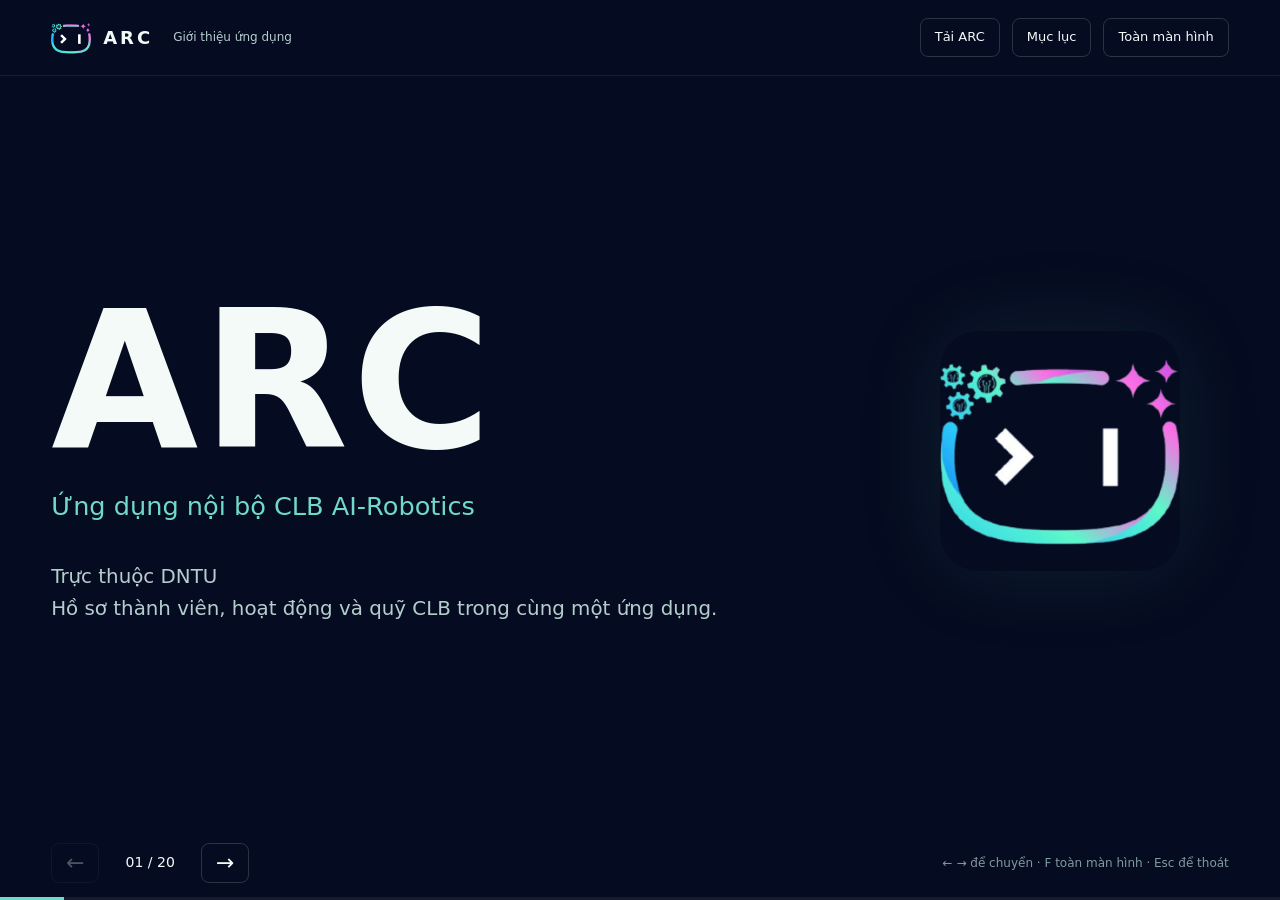
==== presentation/index.html @ 900b7e69 "Publish ARC 1.0.3 showcase and interactive product deck" ====
<!doctype html>
<html lang="vi"><head><meta charset="utf-8"><meta name="viewport" content="width=device-width,initial-scale=1"><title>ARC · Giới thiệu ứng dụng</title><meta name="description" content="Bộ trình chiếu tương tác giới thiệu ARC: hồ sơ, lịch, điểm danh GPS, quỹ CLB, báo cáo và kiến trúc vận hành."><meta name="robots" content="index,follow"><link rel="canonical" href="https://hyowshi.github.io/ARC-Downloads/presentation/"><meta name="theme-color" content="#050b20"><link rel="icon" href="../assets/arc.png"><link rel="stylesheet" href="slides.css"></head><body>
<header><a class="brand" href="../"><img src="../assets/arc.png" alt="Logo ARC">ARC <span>Giới thiệu ứng dụng</span></a><nav><a href="../#downloads">Tải ARC</a><button id="overview" aria-label="Mở mục lục">Mục lục</button><button id="fullscreen" aria-label="Bật toàn màn hình">Toàn màn hình</button></nav></header>
<main id="deck" aria-label="Bộ trình chiếu ARC"></main>
<footer><div class="controls"><button id="prev" aria-label="Slide trước">←</button><output id="counter" aria-live="polite"></output><button id="next" aria-label="Slide tiếp">→</button></div><span class="hint">← → để chuyển · F toàn màn hình · Esc để thoát</span><div class="progress" aria-hidden="true"><span id="progress"></span></div></footer>
<dialog id="toc"><div class="toc-head"><h2>Nội dung</h2><button id="close-toc" aria-label="Đóng mục lục">×</button></div><div id="toc-list"></div></dialog>
<script src="slides.js" defer></script></body></html>
---- presentation/slides.css ----
:root{color-scheme:dark;--bg:#050b20;--ink:#f4faf8;--muted:#b6cdce;--accent:#71d9c8;--pink:#e5a3dc}*{box-sizing:border-box}body{margin:0;background:var(--bg);color:var(--ink);font:18px/1.55 system-ui,-apple-system,"Segoe UI",sans-serif}header{height:76px;display:flex;align-items:center;justify-content:space-between;padding:14px 4vw;border-bottom:1px solid #ffffff14}.brand{display:flex;align-items:center;gap:12px;color:var(--ink);font-weight:700;text-decoration:none;letter-spacing:3px}.brand img{width:40px;height:40px;border-radius:12px}.brand span{font-size:12px;font-weight:400;letter-spacing:0;color:var(--muted);margin-left:8px}nav{display:flex;gap:12px;align-items:center}button,nav a{font:inherit;font-size:13px;color:var(--ink);background:transparent;border:1px solid #ffffff29;border-radius:8px;padding:8px 14px;cursor:pointer;text-decoration:none}button:hover,nav a:hover{background:#71d9c815;border-color:var(--accent)}button:focus-visible,a:focus-visible{outline:3px solid var(--pink);outline-offset:3px}button:disabled{opacity:.3;cursor:default}#deck{height:calc(100svh - 150px);min-height:500px;position:relative;overflow:hidden}.slide{position:absolute;inset:0;padding:clamp(24px,4vw,72px);display:grid;grid-template-columns:1fr;align-content:center;gap:20px;overflow:auto;opacity:0;visibility:hidden;transform:translateY(12px);transition:opacity .32s ease,transform .32s ease,visibility .32s}.slide.active{opacity:1;visibility:visible;transform:none}.slide h1,.slide h2{font-weight:650;letter-spacing:-.045em;line-height:1.12;font-size:clamp(32px,4vw,60px);margin:0;max-width:1100px}.slide h1{font-size:clamp(90px,15vw,190px);letter-spacing:.02em}.subtitle{font-size:clamp(19px,2vw,29px);color:var(--accent);margin:0;line-height:1.4;max-width:1050px}.copy{font-size:clamp(17px,1.55vw,24px);color:var(--muted);max-width:1020px;white-space:pre-line;margin:16px 0 0;line-height:1.65}.slide.has-image{grid-template-columns:minmax(300px,.8fr) minmax(0,1.4fr);column-gap:4vw}.slide.has-image .heading{grid-column:1/-1}.slide.has-image .copy{grid-column:1;align-self:center}.slide.has-image figure{grid-column:2;grid-row:2;margin:0;align-self:center;display:flex;justify-content:center;min-width:0}.slide img{display:block;max-width:100%;max-height:calc(100svh - 360px);object-fit:contain;border-radius:10px;box-shadow:0 24px 60px #0005}.slide.phone{grid-template-columns:1.3fr .7fr}.slide.phone .heading{grid-column:1;grid-row:1;align-self:end}.slide.phone figure{grid-row:1/3}.slide.phone img{max-height:calc(100svh - 230px);width:auto}.slide.cover{grid-template-columns:1.4fr .6fr}.slide.cover .heading{grid-column:1}.slide.cover .copy{grid-column:1}.slide.cover figure{grid-column:2;grid-row:1/3;margin:0}.slide.cover img{width:240px;border-radius:38px;box-shadow:0 0 90px #71d9c81a}.slide.statement .copy{font-size:clamp(22px,2.2vw,32px)}.caption{font-size:11px;color:#8ca7aa;position:absolute;bottom:12px;right:4vw}footer{height:74px;position:relative;display:flex;align-items:center;justify-content:space-between;padding:12px 4vw}.controls{display:flex;align-items:center;gap:20px}.controls button{font-size:22px;width:48px;padding:2px}.controls output{font-size:14px;min-width:62px;text-align:center}.hint{font-size:12px;color:#809b9f}.progress{position:absolute;bottom:0;left:0;right:0;height:3px;background:#ffffff12}.progress span{height:100%;display:block;background:var(--accent);transition:width .3s}dialog{background:#101b2e;color:var(--ink);width:min(920px,92vw);max-height:85vh;border:1px solid #ffffff20;border-radius:20px;padding:28px}dialog::backdrop{background:#000b;backdrop-filter:blur(8px)}.toc-head{display:flex;justify-content:space-between;align-items:center}.toc-head h2{margin:0 0 14px}#toc-list{display:grid;grid-template-columns:1fr 1fr;gap:8px}#toc-list button{text-align:left;padding:12px}a{color:var(--accent)}@media(max-width:760px){header{height:68px;padding:12px 20px}.brand span,.hint,#fullscreen{display:none}nav{gap:6px}nav a,nav button{padding:7px;font-size:11px}#deck{height:calc(100svh - 136px);min-height:0}.slide,.slide.has-image,.slide.phone,.slide.cover{padding:24px;grid-template-columns:1fr;align-content:start;gap:18px}.slide.has-image .heading,.slide.phone .heading,.slide.cover .heading{grid-column:1;grid-row:auto}.slide.has-image .copy,.slide.phone .copy,.slide.cover .copy{grid-column:1;grid-row:auto;margin:0}.slide.has-image figure,.slide.phone figure,.slide.cover figure{grid-column:1;grid-row:auto;margin:0}.slide img,.slide.phone img{max-height:420px;max-width:100%}.slide.phone img{max-height:460px}.slide.cover img{width:140px;margin:24px auto}.slide h1{font-size:100px}.slide h2{font-size:32px}.copy{font-size:17px}.subtitle{font-size:19px}.caption{position:static;font-size:10px;margin-top:12px}footer{height:68px;padding:10px 24px;justify-content:center}#toc-list{grid-template-columns:1fr}}@media(prefers-reduced-motion:reduce){*,*::before,*::after{transition:none!important;animation:none!important;scroll-behavior:auto!important}}@media print{header,footer,dialog{display:none!important}#deck{height:auto;overflow:visible}.slide,.slide.has-image,.slide.phone,.slide.cover{position:relative;opacity:1;visibility:visible;transform:none;break-after:page;height:180mm;overflow:hidden;background:#fff!important;color:#102b39!important;display:grid;padding:16mm;grid-template-columns:1fr 1fr}.slide h1,.slide h2{font-size:34pt}.subtitle{font-size:18pt;color:#006960}.copy{font-size:14pt;color:#314e50}.slide img,.slide.phone img{max-height:120mm}.caption{color:#49605f}body{background:#fff} @page{size:A4 landscape;margin:0}}
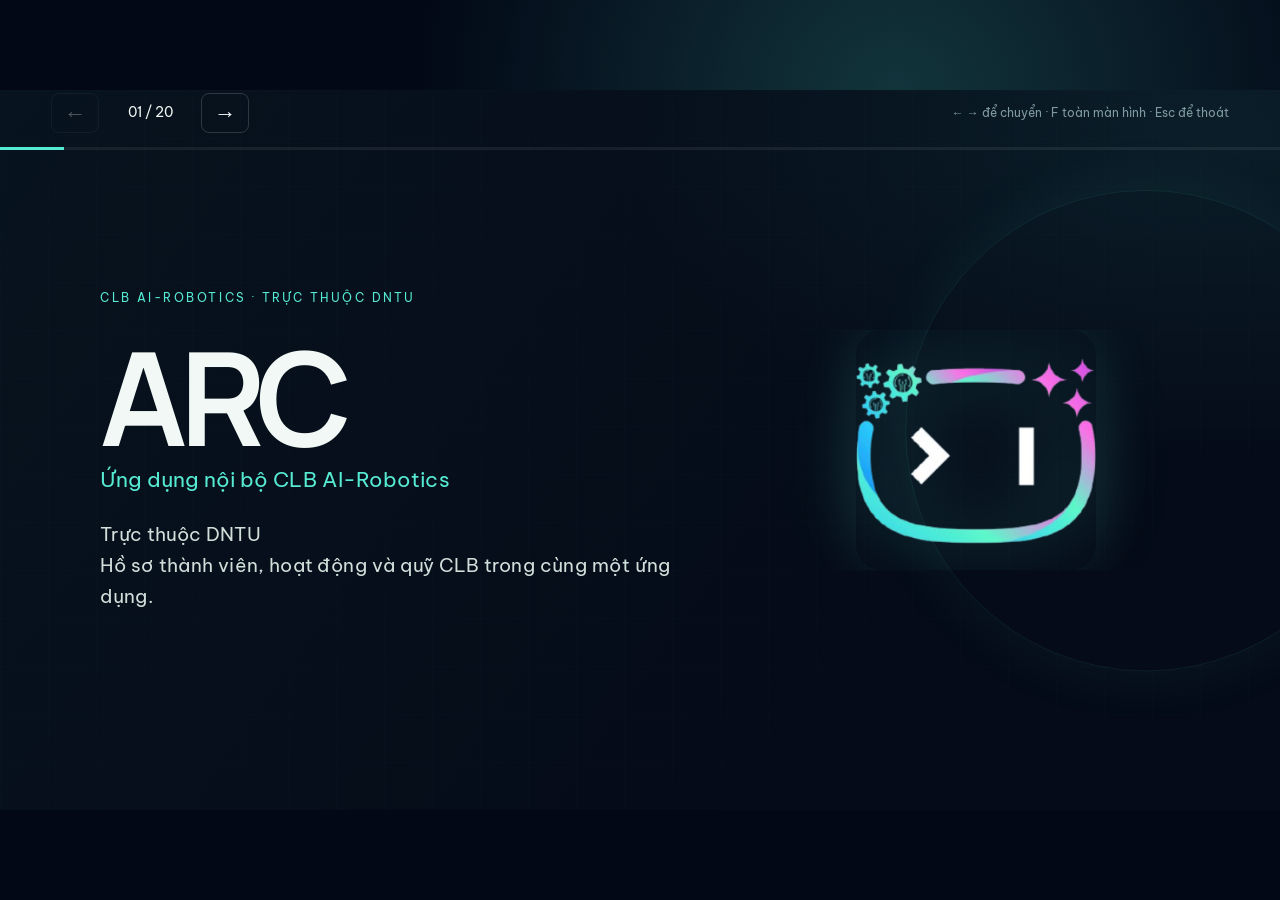
==== commit 54b9d59f: "Redesign ARC presentation as cinematic product launch" ====
--- a/presentation/index.html
+++ b/presentation/index.html
@@ -1,7 +1,185 @@
 <!doctype html>
-<html lang="vi"><head><meta charset="utf-8"><meta name="viewport" content="width=device-width,initial-scale=1"><title>ARC · Giới thiệu ứng dụng</title><meta name="description" content="Bộ trình chiếu tương tác giới thiệu ARC: hồ sơ, lịch, điểm danh GPS, quỹ CLB, báo cáo và kiến trúc vận hành."><meta name="robots" content="index,follow"><link rel="canonical" href="https://hyowshi.github.io/ARC-Downloads/presentation/"><meta name="theme-color" content="#050b20"><link rel="icon" href="../assets/arc.png"><link rel="stylesheet" href="slides.css"></head><body>
+<html lang="vi"><head><meta charset="utf-8"><meta name="viewport" content="width=device-width,initial-scale=1"><title>ARC · Giới thiệu ứng dụng</title><meta name="description" content="Bộ trình chiếu tương tác giới thiệu ARC: hồ sơ, lịch, điểm danh GPS, quỹ CLB, báo cáo và kiến trúc vận hành."><meta name="robots" content="index,follow"><link rel="canonical" href="https://hyowshi.github.io/ARC-Downloads/presentation/"><meta name="theme-color" content="#050b20"><link rel="icon" href="../assets/arc.png"><link rel="preconnect" href="https://fonts.googleapis.com"><link rel="preconnect" href="https://fonts.gstatic.com" crossorigin><link href="https://fonts.googleapis.com/css2?family=Be+Vietnam+Pro:wght@400;500;600;700;800&family=Manrope:wght@400;500;600;700;800&display=swap" rel="stylesheet"><style>/* ===========================================
+   FIXED 16:9 STAGE: MANDATORY BASE STYLES
+   Include this ENTIRE file in every presentation.
+   Slides are authored at 1920×1080 and scaled as a whole.
+   =========================================== */
+
+/* 1. Lock the browser viewport */
+html,
+body {
+    width: 100%;
+    height: 100%;
+    margin: 0;
+    overflow: hidden;
+    background: var(--stage-bg, #000);
+}
+
+/* 2. Full-window deck viewport */
+.deck-viewport {
+    position: fixed;
+    inset: 0;
+    overflow: hidden;
+    background: var(--stage-bg, #000);
+}
+
+/* 3. Fixed 16:9 design canvas.
+   JavaScript sets transform: translate(...) scale(...). */
+.deck-stage {
+    position: absolute;
+    left: 0;
+    top: 0;
+    width: 1920px;
+    height: 1080px;
+    overflow: hidden;
+    transform-origin: 0 0;
+    background: var(--slide-bg, #fff);
+}
+
+/* 4. Slides stack inside the fixed stage.
+   Content must be laid out at 1920×1080, not reflowed per device. */
+.slide {
+    position: absolute;
+    inset: 0;
+    width: 1920px;
+    height: 1080px;
+    overflow: hidden;
+    display: block;
+    visibility: hidden;
+    opacity: 0;
+    pointer-events: none;
+    background: var(--slide-bg, #fff);
+}
+
+.slide.active,
+.slide.visible {
+    visibility: visible;
+    opacity: 1;
+    pointer-events: auto;
+    z-index: 1;
+}
+
+/* 5. Keep media inside authored slide bounds */
+img,
+video,
+canvas,
+svg {
+    max-width: 100%;
+    max-height: 100%;
+}
+
+/* 6. Presentation chrome stays outside the slide design system */
+.deck-controls {
+    position: fixed;
+    left: 50%;
+    bottom: 22px;
+    transform: translateX(-50%);
+    z-index: 1000;
+}
+
+/* 7. Print one fixed-size slide per page */
+@media print {
+    html,
+    body {
+        width: 1920px;
+        height: auto;
+        overflow: visible;
+        background: #fff;
+    }
+
+    .deck-viewport {
+        position: static;
+        overflow: visible;
+        background: #fff;
+    }
+
+    .deck-stage {
+        position: static;
+        width: auto;
+        height: auto;
+        transform: none !important;
+        background: none;
+    }
+
+    .slide {
+        position: relative;
+        display: block !important;
+        visibility: visible !important;
+        opacity: 1 !important;
+        pointer-events: auto !important;
+        width: 1920px;
+        height: 1080px;
+        break-after: page;
+        page-break-after: always;
+    }
+
+    .slide:last-child {
+        break-after: auto;
+        page-break-after: auto;
+    }
+
+    .deck-controls {
+        display: none !important;
+    }
+}
+
+/* 8. Reduced motion */
+@media (prefers-reduced-motion: reduce) {
+    *,
+    *::before,
+    *::after {
+        animation-duration: 0.01ms !important;
+        transition-duration: 0.2s !important;
+    }
+}
+
+:root{color-scheme:dark;--bg:#050b20;--ink:#f4faf8;--muted:#b6cdce;--accent:#71d9c8;--pink:#e5a3dc}*{box-sizing:border-box}body{margin:0;background:var(--bg);color:var(--ink);font:18px/1.55 system-ui,-apple-system,"Segoe UI",sans-serif}header{height:76px;display:flex;align-items:center;justify-content:space-between;padding:14px 4vw;border-bottom:1px solid #ffffff14}.brand{display:flex;align-items:center;gap:12px;color:var(--ink);font-weight:700;text-decoration:none;letter-spacing:3px}.brand img{width:40px;height:40px;border-radius:12px}.brand span{font-size:12px;font-weight:400;letter-spacing:0;color:var(--muted);margin-left:8px}nav{display:flex;gap:12px;align-items:center}button,nav a{font:inherit;font-size:13px;color:var(--ink);background:transparent;border:1px solid #ffffff29;border-radius:8px;padding:8px 14px;cursor:pointer;text-decoration:none}button:hover,nav a:hover{background:#71d9c815;border-color:var(--accent)}button:focus-visible,a:focus-visible{outline:3px solid var(--pink);outline-offset:3px}button:disabled{opacity:.3;cursor:default}#deck{height:calc(100svh - 150px);min-height:500px;position:relative;overflow:hidden}.slide{position:absolute;inset:0;padding:clamp(24px,4vw,72px);display:grid;grid-template-columns:1fr;align-content:center;gap:20px;overflow:auto;opacity:0;visibility:hidden;transform:translateY(12px);transition:opacity .32s ease,transform .32s ease,visibility .32s}.slide.active{opacity:1;visibility:visible;transform:none}.slide h1,.slide h2{font-weight:650;letter-spacing:-.045em;line-height:1.12;font-size:clamp(32px,4vw,60px);margin:0;max-width:1100px}.slide h1{font-size:clamp(90px,15vw,190px);letter-spacing:.02em}.subtitle{font-size:clamp(19px,2vw,29px);color:var(--accent);margin:0;line-height:1.4;max-width:1050px}.copy{font-size:clamp(17px,1.55vw,24px);color:var(--muted);max-width:1020px;white-space:pre-line;margin:16px 0 0;line-height:1.65}.slide.has-image{grid-template-columns:minmax(300px,.8fr) minmax(0,1.4fr);column-gap:4vw}.slide.has-image .heading{grid-column:1/-1}.slide.has-image .copy{grid-column:1;align-self:center}.slide.has-image figure{grid-column:2;grid-row:2;margin:0;align-self:center;display:flex;justify-content:center;min-width:0}.slide img{display:block;max-width:100%;max-height:calc(100svh - 360px);object-fit:contain;border-radius:10px;box-shadow:0 24px 60px #0005}.slide.phone{grid-template-columns:1.3fr .7fr}.slide.phone .heading{grid-column:1;grid-row:1;align-self:end}.slide.phone figure{grid-row:1/3}.slide.phone img{max-height:calc(100svh - 230px);width:auto}.slide.cover{grid-template-columns:1.4fr .6fr}.slide.cover .heading{grid-column:1}.slide.cover .copy{grid-column:1}.slide.cover figure{grid-column:2;grid-row:1/3;margin:0}.slide.cover img{width:240px;border-radius:38px;box-shadow:0 0 90px #71d9c81a}.slide.statement .copy{font-size:clamp(22px,2.2vw,32px)}.caption{font-size:11px;color:#8ca7aa;position:absolute;bottom:12px;right:4vw}footer{height:74px;position:relative;display:flex;align-items:center;justify-content:space-between;padding:12px 4vw}.controls{display:flex;align-items:center;gap:20px}.controls button{font-size:22px;width:48px;padding:2px}.controls output{font-size:14px;min-width:62px;text-align:center}.hint{font-size:12px;color:#809b9f}.progress{position:absolute;bottom:0;left:0;right:0;height:3px;background:#ffffff12}.progress span{height:100%;display:block;background:var(--accent);transition:width .3s}dialog{background:#101b2e;color:var(--ink);width:min(920px,92vw);max-height:85vh;border:1px solid #ffffff20;border-radius:20px;padding:28px}dialog::backdrop{background:#000b;backdrop-filter:blur(8px)}.toc-head{display:flex;justify-content:space-between;align-items:center}.toc-head h2{margin:0 0 14px}#toc-list{display:grid;grid-template-columns:1fr 1fr;gap:8px}#toc-list button{text-align:left;padding:12px}a{color:var(--accent)}@media(max-width:760px){header{height:68px;padding:12px 20px}.brand span,.hint,#fullscreen{display:none}nav{gap:6px}nav a,nav button{padding:7px;font-size:11px}#deck{height:calc(100svh - 136px);min-height:0}.slide,.slide.has-image,.slide.phone,.slide.cover{padding:24px;grid-template-columns:1fr;align-content:start;gap:18px}.slide.has-image .heading,.slide.phone .heading,.slide.cover .heading{grid-column:1;grid-row:auto}.slide.has-image .copy,.slide.phone .copy,.slide.cover .copy{grid-column:1;grid-row:auto;margin:0}.slide.has-image figure,.slide.phone figure,.slide.cover figure{grid-column:1;grid-row:auto;margin:0}.slide img,.slide.phone img{max-height:420px;max-width:100%}.slide.phone img{max-height:460px}.slide.cover img{width:140px;margin:24px auto}.slide h1{font-size:100px}.slide h2{font-size:32px}.copy{font-size:17px}.subtitle{font-size:19px}.caption{position:static;font-size:10px;margin-top:12px}footer{height:68px;padding:10px 24px;justify-content:center}#toc-list{grid-template-columns:1fr}}@media(prefers-reduced-motion:reduce){*,*::before,*::after{transition:none!important;animation:none!important;scroll-behavior:auto!important}}@media print{header,footer,dialog{display:none!important}#deck{height:auto;overflow:visible}.slide,.slide.has-image,.slide.phone,.slide.cover{position:relative;opacity:1;visibility:visible;transform:none;break-after:page;height:180mm;overflow:hidden;background:#fff!important;color:#102b39!important;display:grid;padding:16mm;grid-template-columns:1fr 1fr}.slide h1,.slide h2{font-size:34pt}.subtitle{font-size:18pt;color:#006960}.copy{font-size:14pt;color:#314e50}.slide img,.slide.phone img{max-height:120mm}.caption{color:#49605f}body{background:#fff} @page{size:A4 landscape;margin:0}}
+
+:root{--stage-bg:#020816;--slide-bg:#07131e;--ink:#f2f8f5;--muted:#b5c9c6;--accent:#56ead3;--pink:#ec83dc;--ease:cubic-bezier(.2,.75,.25,1)}body{font-family:"Be Vietnam Pro",sans-serif;background:#020816}.deck-viewport{position:fixed;inset:0;background:radial-gradient(ellipse at 70% 10%,#12343b 0,transparent 38%),#020816}.deck-stage{width:1920px!important;height:1080px!important;min-height:0!important;position:absolute!important;left:0;top:0;overflow:hidden;transform-origin:0 0;background:#07131e}.slide{width:1920px!important;height:1080px!important;min-height:0!important;inset:0;padding:120px 150px;background:radial-gradient(ellipse at 95% 5%,#16444a55,transparent 35%),linear-gradient(125deg,#07131e,#050b18 72%);grid-template-columns:1fr!important;align-content:center!important}.slide:before{content:"";position:absolute;inset:0;pointer-events:none;opacity:.12;background-image:linear-gradient(#79e9dc15 1px,transparent 1px),linear-gradient(90deg,#79e9dc15 1px,transparent 1px);background-size:72px 72px}.slide:after{content:"";position:absolute;width:720px;height:720px;border:1px solid #56ead322;border-radius:50%;right:-160px;top:150px;box-shadow:0 0 100px #56ead311;pointer-events:none}.slide h1,.slide h2{font-family:Manrope,"Be Vietnam Pro",sans-serif;font-size:92px;font-weight:700;line-height:1.05;letter-spacing:-.055em}.slide h1{font-size:195px}.subtitle{font-size:32px;color:#56ead3}.copy{font-size:29px;line-height:1.6;color:#d0dfda}.slide.has-image{grid-template-columns:.85fr 1.15fr!important;column-gap:90px;align-content:center!important}.slide.has-image .heading{grid-column:1;grid-row:1}.slide.has-image .copy{grid-column:1;grid-row:2;align-self:start}.slide.has-image figure{grid-column:2;grid-row:1/3;margin:0;z-index:1}.slide figure{border:1px solid #c3fff328;border-radius:26px;box-shadow:0 36px 100px #0009;overflow:hidden;transform:translateY(24px) scale(.97);transition:transform .85s var(--ease),opacity .8s;opacity:0}.slide.active figure{transform:none;opacity:1}.slide img{max-height:760px;border-radius:24px}.slide.phone img{max-height:780px}.slide .heading,.slide .copy{opacity:0;transform:translateY(24px);transition:opacity .8s,transform .8s var(--ease)}.slide.active .heading,.slide.active .copy{opacity:1;transform:none}.slide.cover{grid-template-columns:1.2fr .8fr!important}.slide.cover .heading{grid-column:1}.slide.cover .copy{grid-column:1}.slide.cover figure{grid-column:2;grid-row:1/3;margin:0;border:0;background:transparent;box-shadow:none}.slide.cover img{width:360px;filter:drop-shadow(0 0 48px #56ead355)}.slide.cover .heading:before{content:"CLB AI-ROBOTICS · TRỰC THUỘC DNTU";display:block;color:#56ead3;font-size:18px;letter-spacing:.2em;margin-bottom:32px}.slide.closing{text-align:center;justify-items:center}.slide.closing .heading,.slide.closing .copy{grid-column:1/-1;justify-self:center;text-align:center}.slide.roles .copy,.slide.steps .copy,.slide.architecture .copy,.slide.flow .copy{max-width:1200px;columns:2;column-gap:80px}.slide.roles .copy,.slide.steps .copy,.slide.architecture .copy{font-size:26px}.caption{color:#a9c1bf;letter-spacing:.14em;text-transform:uppercase}.deck-controls{z-index:1000;background:#06121de8;border-color:#ffffff23;backdrop-filter:blur(14px)}@media(max-width:760px){#deck{height:1080px!important;min-height:0!important}.slide,.slide.has-image,.slide.phone,.slide.cover{grid-template-columns:.85fr 1.15fr!important;padding:120px 150px!important;align-content:center!important}.slide h2{font-size:92px}.slide .copy{font-size:29px}.slide img{max-height:760px}.hint{display:none}}@media(prefers-reduced-motion:reduce){*,*:before,*:after{animation-duration:.01ms!important;transition-duration:.01ms!important}}@media print{.slide{position:relative!important;opacity:1!important;visibility:visible!important;transform:none!important;break-after:page}.deck-stage{transform:none!important;height:auto!important}.deck-viewport{position:static!important}.slide .heading,.slide .copy,.slide figure{opacity:1!important;transform:none!important}}
+</style></head><body>
 <header><a class="brand" href="../"><img src="../assets/arc.png" alt="Logo ARC">ARC <span>Giới thiệu ứng dụng</span></a><nav><a href="../#downloads">Tải ARC</a><button id="overview" aria-label="Mở mục lục">Mục lục</button><button id="fullscreen" aria-label="Bật toàn màn hình">Toàn màn hình</button></nav></header>
-<main id="deck" aria-label="Bộ trình chiếu ARC"></main>
+<div class="deck-viewport"><main id="deck" class="deck-stage" aria-label="Bộ trình chiếu ARC"></main></div>
 <footer><div class="controls"><button id="prev" aria-label="Slide trước">←</button><output id="counter" aria-live="polite"></output><button id="next" aria-label="Slide tiếp">→</button></div><span class="hint">← → để chuyển · F toàn màn hình · Esc để thoát</span><div class="progress" aria-hidden="true"><span id="progress"></span></div></footer>
 <dialog id="toc"><div class="toc-head"><h2>Nội dung</h2><button id="close-toc" aria-label="Đóng mục lục">×</button></div><div id="toc-list"></div></dialog>
-<script src="slides.js" defer></script></body></html>
+<script type="application/json" id="slide-data">[
+{"title":"ARC","subtitle":"Ứng dụng nội bộ CLB AI-Robotics","body":"Trực thuộc DNTU\nHồ sơ thành viên, hoạt động và quỹ CLB trong cùng một ứng dụng.","kind":"cover","image":"../assets/arc.png"},
+{"title":"Một nơi theo dõi hoạt động CLB","subtitle":"Thành viên biết việc cần làm. BCN có dữ liệu để quản lý.","body":"Xem lịch, đăng ký hoạt động và điểm danh.\nTheo dõi quỹ theo tháng, kể cả khoản đóng bù.\nGóp ý, nhận phản hồi và đọc thông báo trong app.","kind":"statement"},
+{"title":"Quyền theo vai trò","subtitle":"Tài khoản do CLB cấp, không mở đăng ký tự do","body":"Thành viên\nXem hồ sơ, đăng ký hoạt động, đóng quỹ và gửi góp ý.\n\nBan Chủ Nhiệm\nQuản lý hoạt động và thành viên trong phạm vi được phép. Không nâng hoặc hạ quyền Admin.\n\nAdmin\nQuản lý toàn hệ thống và xem Nhật ký quản trị.","kind":"roles"},
+{"title":"Trang chủ theo tài khoản","subtitle":"Các việc cần chú ý ở ngay đầu màn hình","body":"Hoạt động sắp tới và thông báo gần đây.\nChức năng hiển thị theo vai trò.\nBốn tab chính: Trang chủ, Lịch, Điểm danh, Hồ sơ.","image":"../assets/screenshots/20261030/home-dark.png","phone":true},
+{"title":"Hồ sơ thành viên","subtitle":"Thông tin thống nhất, quyền chỉnh sửa rõ ràng","body":"Tách riêng cá nhân, học tập và liên hệ.\nBCN/Admin quản lý hồ sơ, avatar và trạng thái tài khoản.\nThành viên xem thông tin của mình và chủ động báo khi cần sửa.","image":"../assets/screenshots/20261030/student-desktop.png"},
+{"title":"Tạo tài khoản theo từng bước","subtitle":"Cá nhân, liên hệ, học tập, kiểm tra và tạo","body":"Danh mục Khoa, Ngành, Niên khóa và Lớp được thiết lập trước.\nNgành lọc theo Khoa. Lớp lọc theo Ngành và Niên khóa.\nBước cuối tổng hợp hồ sơ, có nút quay lại sửa từng phần.\nMật khẩu ban đầu theo quy tắc của hệ thống, thành viên có thể tự đổi.","kind":"steps"},
+{"title":"Lịch trên mobile và PC","subtitle":"Một nguồn dữ liệu, bố cục phù hợp màn hình","body":"Xem theo ngày, tuần hoặc tháng.\nĐăng ký sự kiện và lịch trực từ lịch.\nXem thời gian, địa điểm và tình trạng đăng ký.","image":"../assets/screenshots/20261030/calendar-desktop.png"},
+{"title":"Đăng ký lịch trực","subtitle":"BCN điều chỉnh quy mô theo từng giai đoạn","body":"Giới hạn số người trong một ca.\nThiết lập số buổi trực tối thiểu mỗi tuần.\nXem người đã đăng ký cùng lớp và khoa.\nKhóa thao tác đăng ký, hủy đối với ngày đã qua cho thành viên.","image":"../assets/screenshots/20261030/calendar-light.png","phone":true},
+{"title":"Điểm danh QR, PIN và GPS","subtitle":"Lấy vị trí điện thoại của người mở mã làm tâm","body":"Người quản lý mở QR kèm PIN 6 số, mã có thời hạn.\nCả quét QR và nhập PIN đều gửi vị trí.\nNgoài vùng vẫn ghi nhận điểm danh, tên có cảnh báo đỏ để kiểm tra lại.\nNgười được phân công có thể mở danh sách và điểm danh thủ công.","kind":"flow"},
+{"title":"Đóng quỹ theo tháng","subtitle":"Đúng hạn, đóng trễ và đóng bù đều có ngữ cảnh","body":"Hiện các tháng cần đóng, kể cả năm trước.\nTạo VietQR với số tiền theo hạn và nội dung MSSV + DONG QUY + DDMMYY.\nMinh chứng gắn với đúng tháng đang chọn.\nPhiên QR hết hạn tối đa 30 phút, hoặc sau 20 phút đóng màn hình mà không mở lại.","image":"../assets/screenshots/20261030/fund-mobile.png","phone":true},
+{"title":"Quản lý thu quỹ","subtitle":"Bảng năm giúp BCN đối soát từng thành viên","body":"Theo dõi đã đóng, đóng trễ, chưa đóng và miễn đóng trước khi gia nhập.\nCấu hình mức thu, thời hạn, ngân hàng và tài khoản nhận ngay trên giao diện.\nXem minh chứng khi đối soát. BCN/Admin cũng có phần đóng quỹ cá nhân.","image":"../assets/screenshots/20261030/fund-management.png"},
+{"title":"Excel phục vụ hồ sơ CLB","subtitle":"Chọn đúng phạm vi trước khi xuất","body":"Hồ sơ: lọc vai trò, giới tính, niên khóa, khoa, ngành, lớp. Chọn cột và khoảng dòng.\nQuỹ: chọn năm, theo dõi 12 tháng và trạng thái đóng.\nSự kiện: báo cáo theo năm, phân biệt tham gia, không tham gia và vắng sau đăng ký.\nCó xem trước khi import để kiểm tra dữ liệu trước khi ghi.","kind":"statement"},
+{"title":"Góp ý có phản hồi","subtitle":"Thành viên gửi. BCN tiếp nhận và trả lời.","body":"Góp ý tập trung trong hòm của BCN/Admin.\nThông báo dẫn đến nội dung cần xử lý.\nPhản hồi nằm cùng góp ý để theo dõi xuyên suốt.","image":"../assets/screenshots/20261030/feedback-desktop.png"},
+{"title":"Thông báo và quy định CLB","subtitle":"Nhắc đúng việc, mở đúng nơi","body":"BCN/Admin soạn thông báo và xem lịch sử đã gửi.\nChạm thông báo để đến sự kiện, quỹ hoặc góp ý liên quan.\nNhắc lịch và quỹ theo điều kiện của từng tài khoản.\nQuy định do BCN/Admin chỉnh sửa, thành viên chỉ đọc. Push phụ thuộc cấu hình nền tảng và quyền thiết bị.","image":"../assets/screenshots/20261030/notifications-mobile.png","phone":true},
+{"title":"Dashboard tổng hợp đánh giá","subtitle":"Quan sát sự kiện, quỹ và lịch trực theo năm","body":"Chỉ số tổng hợp và biểu đồ dễ đối chiếu.\nBảng chi tiết từng thành viên để xem lại dữ liệu gốc.\nSố liệu hỗ trợ BCN đánh giá, không thay quyết định của CLB.","image":"../assets/screenshots/20261030/evaluations-charts.png"},
+{"title":"QR Studio","subtitle":"Từ một đường dẫn đến mã QR có phong cách riêng","body":"Chọn màu mã và nền bằng HEX hoặc RGB.\nThêm logo, đổi kiểu chấm và góc.\nXem trước, lưu nháp, xuất PNG/SVG hoặc chia sẻ.\nẢnh được đọc lại trước khi mở nút tải. Xử lý ngay trên thiết bị.","image":"../assets/screenshots/20261030/qr-studio.png"},
+{"title":"Sử dụng trên nhiều thiết bị","subtitle":"Flutter dùng chung logic và điều chỉnh bố cục","body":"Web\nMở trực tiếp tại airoboticsclub.pages.dev.\n\nAndroid, Windows và macOS\nCó quy trình build và phát hành riêng cho từng nền tảng.\n\niPhone và iPad\nDùng ARC Web, có thể thêm vào Màn hình chính. iOS yêu cầu người dùng xác nhận thao tác cài web app.","image":"../assets/screenshots/20261030/profile-mobile.png","phone":true},
+{"title":"Kiến trúc vận hành","subtitle":"Cloudflare phía trước, API và dữ liệu trên Oracle","body":"Flutter Client\nCloudflare Pages phục vụ bản web. App native dùng cùng API HTTPS.\n\nCloudflare Worker và Tunnel\nChuyển tiếp yêu cầu đến API nội bộ, không cần mở ingress 80/443 của VPS.\n\nASP.NET 10 và PostgreSQL\nBackend xử lý phân quyền, quy tắc nghiệp vụ, ảnh và báo cáo.","kind":"architecture"},
+{"title":"Bảo trì và vận hành","subtitle":"Giảm request thừa, giữ giới hạn rõ ràng","body":"Chỉ tải và đồng bộ phạm vi màn hình đang sử dụng.\nPhân trang, debounce tìm kiếm và loại bỏ phản hồi cũ.\nGiới hạn request, ảnh tải lên và phạm vi xuất Excel.\nComponent dùng chung youth_ui, theme sáng/tối và giảm chuyển động theo cài đặt.\nBảo vệ Admin cuối cùng, thu hồi phiên sau đổi/reset mật khẩu và nhật ký thao tác.","kind":"statement"},
+{"title":"Bắt đầu với ARC","subtitle":"Tài khoản do BCN/Admin cấp cho thành viên CLB","body":"Ứng dụng web\nairoboticsclub.pages.dev\n\nTải app và xem hướng dẫn\nhyowshi.github.io/ARC-Downloads/\n\nLiên hệ hỗ trợ\nHarashiYowshi@gmail.com","kind":"closing","image":"../assets/arc.png"}
+]
+</script><script>'use strict';
+(()=>{
+const slides=JSON.parse(document.querySelector('#slide-data').textContent),deck=document.getElementById('deck'),toc=document.getElementById('toc');
+for(const [i,s] of slides.entries()){
+ const section=document.createElement('section');section.className='slide '+(s.kind||'')+(s.image?' has-image':'')+(s.phone?' phone':'');section.id='slide-'+(i+1);section.setAttribute('aria-label',`${i+1}. ${s.title}`);section.setAttribute('aria-roledescription','slide');
+ const heading=document.createElement('div');heading.className='heading';const h=document.createElement(i===0?'h1':'h2');h.textContent=s.title;const sub=document.createElement('p');sub.className='subtitle';sub.textContent=s.subtitle;heading.append(h,sub);
+ const p=document.createElement('p');p.className='copy';p.textContent=s.body;section.append(heading,p);
+ if(s.image){const figure=document.createElement('figure'),img=document.createElement('img');img.src=s.image;img.alt=s.title+' trong ARC';img.loading=i===0?'eager':'lazy';img.decoding='async';figure.append(img);section.append(figure);}
+ if(s.image&&s.kind!=='cover'&&s.kind!=='closing'){const caption=document.createElement('span');caption.className='caption';caption.textContent='Ảnh giao diện ARC thực tế · Dữ liệu minh họa · 30/10/2026';section.append(caption);}
+ deck.append(section);const button=document.createElement('button');button.type='button';button.textContent=String(i+1).padStart(2,'0')+'  '+s.title;button.onclick=()=>{toc.close();show(i)};document.getElementById('toc-list').append(button);
+}
+const pages=[...deck.children];let current=0;function show(i,update=true){current=Math.max(0,Math.min(slides.length-1,i));pages.forEach((p,n)=>{p.classList.toggle('active',n===current);p.inert=n!==current;p.setAttribute('aria-hidden',String(n!==current));if(n===current)p.scrollTop=0;});document.getElementById('counter').textContent=`${String(current+1).padStart(2,'0')} / ${slides.length}`;document.getElementById('prev').disabled=current===0;document.getElementById('next').disabled=current===slides.length-1;document.getElementById('progress').style.width=(current+1)/slides.length*100+'%';if(update)history.replaceState(null,'','#'+(current+1));document.title=slides[current].title+' · ARC';}
+function fromHash(){const n=Number(location.hash.slice(1));show(Number.isInteger(n)&&n>=1?n-1:0,false)}fromHash();addEventListener('hashchange',fromHash);
+document.getElementById('prev').onclick=()=>show(current-1);document.getElementById('next').onclick=()=>show(current+1);document.getElementById('overview').onclick=()=>toc.showModal();document.getElementById('close-toc').onclick=()=>toc.close();
+async function full(){try{if(document.fullscreenElement)await document.exitFullscreen();else await document.documentElement.requestFullscreen();}catch{document.getElementById('fullscreen').textContent='Dùng chế độ trình duyệt';}}document.getElementById('fullscreen').onclick=full;
+addEventListener('keydown',e=>{if(toc.open||e.altKey||e.ctrlKey||e.metaKey||['INPUT','TEXTAREA'].includes(e.target.tagName))return;if(['ArrowRight','PageDown',' '].includes(e.key)){e.preventDefault();show(current+1)}else if(['ArrowLeft','PageUp'].includes(e.key)){e.preventDefault();show(current-1)}else if(e.key==='Home')show(0);else if(e.key==='End')show(slides.length-1);else if(e.key.toLowerCase()==='f')full();});
+let start;deck.addEventListener('touchstart',e=>{start={x:e.changedTouches[0].clientX,y:e.changedTouches[0].clientY}},{passive:true});deck.addEventListener('touchend',e=>{if(!start)return;const dx=e.changedTouches[0].clientX-start.x,dy=e.changedTouches[0].clientY-start.y;if(Math.abs(dx)>80&&Math.abs(dy)<60)show(current+(dx<0?1:-1));start=null},{passive:true});
+})();
+
+function fitStage(){const d=document.querySelector("#deck"),s=Math.min(innerWidth/1920,innerHeight/1080);d.style.transform=`translate(${(innerWidth-1920*s)/2}px,${(innerHeight-1080*s)/2}px) scale(${s})`}addEventListener("resize",fitStage);fitStage();</script></body></html>
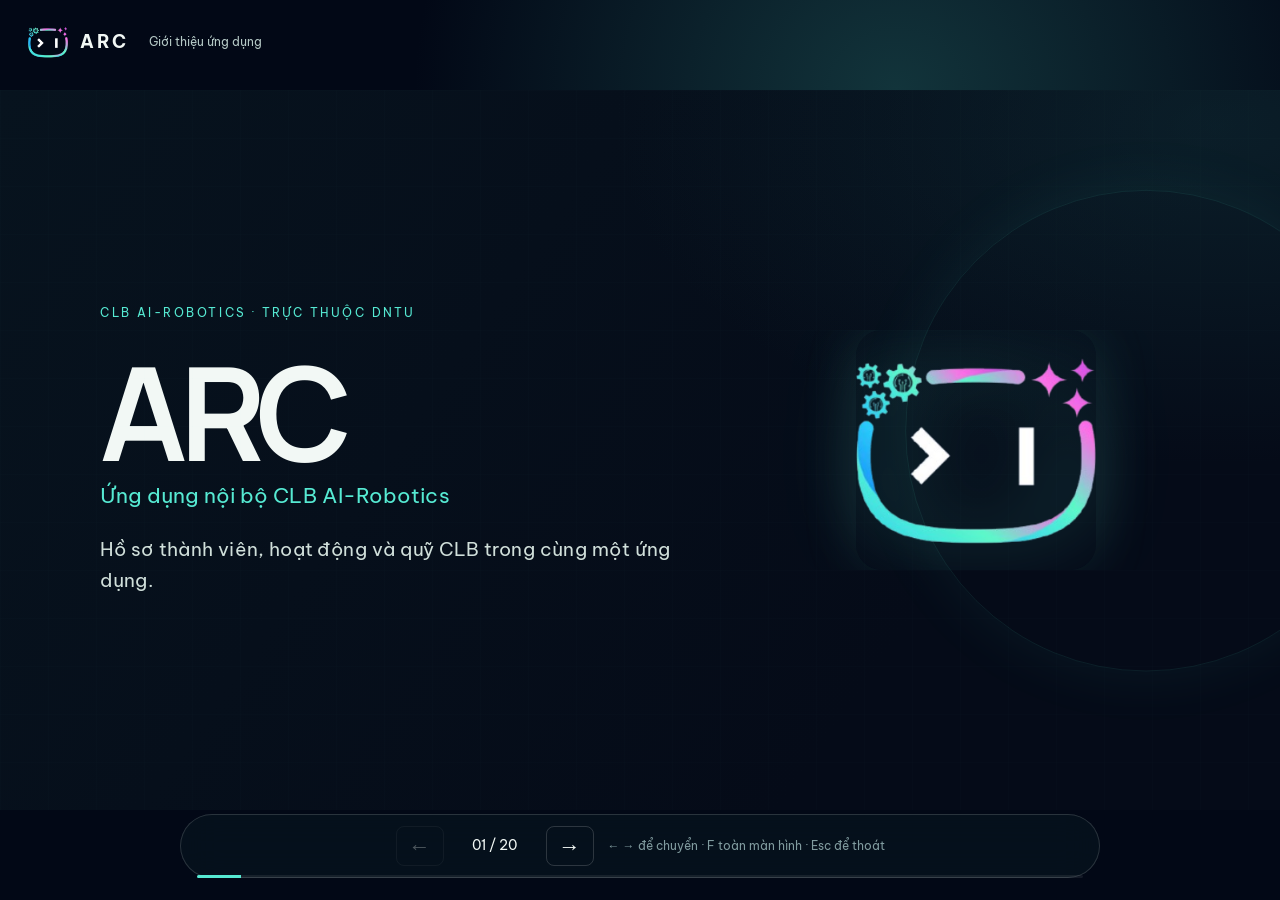
==== commit 7629e265: "Fix ARC slides on desktop and mobile layouts" ====
--- a/presentation/index.html
+++ b/presentation/index.html
@@ -136,13 +136,51 @@
 :root{color-scheme:dark;--bg:#050b20;--ink:#f4faf8;--muted:#b6cdce;--accent:#71d9c8;--pink:#e5a3dc}*{box-sizing:border-box}body{margin:0;background:var(--bg);color:var(--ink);font:18px/1.55 system-ui,-apple-system,"Segoe UI",sans-serif}header{height:76px;display:flex;align-items:center;justify-content:space-between;padding:14px 4vw;border-bottom:1px solid #ffffff14}.brand{display:flex;align-items:center;gap:12px;color:var(--ink);font-weight:700;text-decoration:none;letter-spacing:3px}.brand img{width:40px;height:40px;border-radius:12px}.brand span{font-size:12px;font-weight:400;letter-spacing:0;color:var(--muted);margin-left:8px}nav{display:flex;gap:12px;align-items:center}button,nav a{font:inherit;font-size:13px;color:var(--ink);background:transparent;border:1px solid #ffffff29;border-radius:8px;padding:8px 14px;cursor:pointer;text-decoration:none}button:hover,nav a:hover{background:#71d9c815;border-color:var(--accent)}button:focus-visible,a:focus-visible{outline:3px solid var(--pink);outline-offset:3px}button:disabled{opacity:.3;cursor:default}#deck{height:calc(100svh - 150px);min-height:500px;position:relative;overflow:hidden}.slide{position:absolute;inset:0;padding:clamp(24px,4vw,72px);display:grid;grid-template-columns:1fr;align-content:center;gap:20px;overflow:auto;opacity:0;visibility:hidden;transform:translateY(12px);transition:opacity .32s ease,transform .32s ease,visibility .32s}.slide.active{opacity:1;visibility:visible;transform:none}.slide h1,.slide h2{font-weight:650;letter-spacing:-.045em;line-height:1.12;font-size:clamp(32px,4vw,60px);margin:0;max-width:1100px}.slide h1{font-size:clamp(90px,15vw,190px);letter-spacing:.02em}.subtitle{font-size:clamp(19px,2vw,29px);color:var(--accent);margin:0;line-height:1.4;max-width:1050px}.copy{font-size:clamp(17px,1.55vw,24px);color:var(--muted);max-width:1020px;white-space:pre-line;margin:16px 0 0;line-height:1.65}.slide.has-image{grid-template-columns:minmax(300px,.8fr) minmax(0,1.4fr);column-gap:4vw}.slide.has-image .heading{grid-column:1/-1}.slide.has-image .copy{grid-column:1;align-self:center}.slide.has-image figure{grid-column:2;grid-row:2;margin:0;align-self:center;display:flex;justify-content:center;min-width:0}.slide img{display:block;max-width:100%;max-height:calc(100svh - 360px);object-fit:contain;border-radius:10px;box-shadow:0 24px 60px #0005}.slide.phone{grid-template-columns:1.3fr .7fr}.slide.phone .heading{grid-column:1;grid-row:1;align-self:end}.slide.phone figure{grid-row:1/3}.slide.phone img{max-height:calc(100svh - 230px);width:auto}.slide.cover{grid-template-columns:1.4fr .6fr}.slide.cover .heading{grid-column:1}.slide.cover .copy{grid-column:1}.slide.cover figure{grid-column:2;grid-row:1/3;margin:0}.slide.cover img{width:240px;border-radius:38px;box-shadow:0 0 90px #71d9c81a}.slide.statement .copy{font-size:clamp(22px,2.2vw,32px)}.caption{font-size:11px;color:#8ca7aa;position:absolute;bottom:12px;right:4vw}footer{height:74px;position:relative;display:flex;align-items:center;justify-content:space-between;padding:12px 4vw}.controls{display:flex;align-items:center;gap:20px}.controls button{font-size:22px;width:48px;padding:2px}.controls output{font-size:14px;min-width:62px;text-align:center}.hint{font-size:12px;color:#809b9f}.progress{position:absolute;bottom:0;left:0;right:0;height:3px;background:#ffffff12}.progress span{height:100%;display:block;background:var(--accent);transition:width .3s}dialog{background:#101b2e;color:var(--ink);width:min(920px,92vw);max-height:85vh;border:1px solid #ffffff20;border-radius:20px;padding:28px}dialog::backdrop{background:#000b;backdrop-filter:blur(8px)}.toc-head{display:flex;justify-content:space-between;align-items:center}.toc-head h2{margin:0 0 14px}#toc-list{display:grid;grid-template-columns:1fr 1fr;gap:8px}#toc-list button{text-align:left;padding:12px}a{color:var(--accent)}@media(max-width:760px){header{height:68px;padding:12px 20px}.brand span,.hint,#fullscreen{display:none}nav{gap:6px}nav a,nav button{padding:7px;font-size:11px}#deck{height:calc(100svh - 136px);min-height:0}.slide,.slide.has-image,.slide.phone,.slide.cover{padding:24px;grid-template-columns:1fr;align-content:start;gap:18px}.slide.has-image .heading,.slide.phone .heading,.slide.cover .heading{grid-column:1;grid-row:auto}.slide.has-image .copy,.slide.phone .copy,.slide.cover .copy{grid-column:1;grid-row:auto;margin:0}.slide.has-image figure,.slide.phone figure,.slide.cover figure{grid-column:1;grid-row:auto;margin:0}.slide img,.slide.phone img{max-height:420px;max-width:100%}.slide.phone img{max-height:460px}.slide.cover img{width:140px;margin:24px auto}.slide h1{font-size:100px}.slide h2{font-size:32px}.copy{font-size:17px}.subtitle{font-size:19px}.caption{position:static;font-size:10px;margin-top:12px}footer{height:68px;padding:10px 24px;justify-content:center}#toc-list{grid-template-columns:1fr}}@media(prefers-reduced-motion:reduce){*,*::before,*::after{transition:none!important;animation:none!important;scroll-behavior:auto!important}}@media print{header,footer,dialog{display:none!important}#deck{height:auto;overflow:visible}.slide,.slide.has-image,.slide.phone,.slide.cover{position:relative;opacity:1;visibility:visible;transform:none;break-after:page;height:180mm;overflow:hidden;background:#fff!important;color:#102b39!important;display:grid;padding:16mm;grid-template-columns:1fr 1fr}.slide h1,.slide h2{font-size:34pt}.subtitle{font-size:18pt;color:#006960}.copy{font-size:14pt;color:#314e50}.slide img,.slide.phone img{max-height:120mm}.caption{color:#49605f}body{background:#fff} @page{size:A4 landscape;margin:0}}
 
 :root{--stage-bg:#020816;--slide-bg:#07131e;--ink:#f2f8f5;--muted:#b5c9c6;--accent:#56ead3;--pink:#ec83dc;--ease:cubic-bezier(.2,.75,.25,1)}body{font-family:"Be Vietnam Pro",sans-serif;background:#020816}.deck-viewport{position:fixed;inset:0;background:radial-gradient(ellipse at 70% 10%,#12343b 0,transparent 38%),#020816}.deck-stage{width:1920px!important;height:1080px!important;min-height:0!important;position:absolute!important;left:0;top:0;overflow:hidden;transform-origin:0 0;background:#07131e}.slide{width:1920px!important;height:1080px!important;min-height:0!important;inset:0;padding:120px 150px;background:radial-gradient(ellipse at 95% 5%,#16444a55,transparent 35%),linear-gradient(125deg,#07131e,#050b18 72%);grid-template-columns:1fr!important;align-content:center!important}.slide:before{content:"";position:absolute;inset:0;pointer-events:none;opacity:.12;background-image:linear-gradient(#79e9dc15 1px,transparent 1px),linear-gradient(90deg,#79e9dc15 1px,transparent 1px);background-size:72px 72px}.slide:after{content:"";position:absolute;width:720px;height:720px;border:1px solid #56ead322;border-radius:50%;right:-160px;top:150px;box-shadow:0 0 100px #56ead311;pointer-events:none}.slide h1,.slide h2{font-family:Manrope,"Be Vietnam Pro",sans-serif;font-size:92px;font-weight:700;line-height:1.05;letter-spacing:-.055em}.slide h1{font-size:195px}.subtitle{font-size:32px;color:#56ead3}.copy{font-size:29px;line-height:1.6;color:#d0dfda}.slide.has-image{grid-template-columns:.85fr 1.15fr!important;column-gap:90px;align-content:center!important}.slide.has-image .heading{grid-column:1;grid-row:1}.slide.has-image .copy{grid-column:1;grid-row:2;align-self:start}.slide.has-image figure{grid-column:2;grid-row:1/3;margin:0;z-index:1}.slide figure{border:1px solid #c3fff328;border-radius:26px;box-shadow:0 36px 100px #0009;overflow:hidden;transform:translateY(24px) scale(.97);transition:transform .85s var(--ease),opacity .8s;opacity:0}.slide.active figure{transform:none;opacity:1}.slide img{max-height:760px;border-radius:24px}.slide.phone img{max-height:780px}.slide .heading,.slide .copy{opacity:0;transform:translateY(24px);transition:opacity .8s,transform .8s var(--ease)}.slide.active .heading,.slide.active .copy{opacity:1;transform:none}.slide.cover{grid-template-columns:1.2fr .8fr!important}.slide.cover .heading{grid-column:1}.slide.cover .copy{grid-column:1}.slide.cover figure{grid-column:2;grid-row:1/3;margin:0;border:0;background:transparent;box-shadow:none}.slide.cover img{width:360px;filter:drop-shadow(0 0 48px #56ead355)}.slide.cover .heading:before{content:"CLB AI-ROBOTICS · TRỰC THUỘC DNTU";display:block;color:#56ead3;font-size:18px;letter-spacing:.2em;margin-bottom:32px}.slide.closing{text-align:center;justify-items:center}.slide.closing .heading,.slide.closing .copy{grid-column:1/-1;justify-self:center;text-align:center}.slide.roles .copy,.slide.steps .copy,.slide.architecture .copy,.slide.flow .copy{max-width:1200px;columns:2;column-gap:80px}.slide.roles .copy,.slide.steps .copy,.slide.architecture .copy{font-size:26px}.caption{color:#a9c1bf;letter-spacing:.14em;text-transform:uppercase}.deck-controls{z-index:1000;background:#06121de8;border-color:#ffffff23;backdrop-filter:blur(14px)}@media(max-width:760px){#deck{height:1080px!important;min-height:0!important}.slide,.slide.has-image,.slide.phone,.slide.cover{grid-template-columns:.85fr 1.15fr!important;padding:120px 150px!important;align-content:center!important}.slide h2{font-size:92px}.slide .copy{font-size:29px}.slide img{max-height:760px}.hint{display:none}}@media(prefers-reduced-motion:reduce){*,*:before,*:after{animation-duration:.01ms!important;transition-duration:.01ms!important}}@media print{.slide{position:relative!important;opacity:1!important;visibility:visible!important;transform:none!important;break-after:page}.deck-stage{transform:none!important;height:auto!important}.deck-viewport{position:static!important}.slide .heading,.slide .copy,.slide figure{opacity:1!important;transform:none!important}}
+
+/* Cinematic deck controls and a readable portrait presentation mode. */
+.deck-controls{position:fixed!important;left:50%!important;bottom:24px!important;transform:translateX(-50%)!important;margin:0;z-index:1000}
+.brand{position:fixed;top:22px;left:28px;z-index:1001}
+@media(max-width:760px){
+ html,body{height:100%;overflow:hidden}
+ .deck-viewport{position:fixed;inset:0;overflow-y:auto;overflow-x:hidden;padding:70px 0 100px}
+ .deck-stage{position:relative!important;left:auto!important;top:auto!important;width:100%!important;height:auto!important;min-height:0!important;transform:none!important;overflow:visible!important}
+ .slide,.slide.has-image,.slide.phone,.slide.cover{position:relative!important;inset:auto!important;width:100%!important;height:auto!important;min-height:calc(100svh - 170px)!important;padding:30px 22px 34px!important;display:none!important;grid-template-columns:1fr!important;grid-template-rows:auto auto auto!important;align-content:center!important;gap:14px!important;overflow:visible!important}
+ .slide.active{display:grid!important;visibility:visible!important;opacity:1!important;transform:none!important}
+ .slide.has-image .heading,.slide.phone .heading,.slide.cover .heading{grid-column:1!important;grid-row:1!important}
+ .slide.has-image .copy,.slide.phone .copy,.slide.cover .copy{grid-column:1!important;grid-row:2!important;margin:0!important;max-width:none!important;font-size:16px!important;line-height:1.5!important;columns:1!important}
+ .slide.has-image figure,.slide.phone figure,.slide.cover figure{grid-column:1!important;grid-row:3!important;position:relative!important;width:min(100%,390px)!important;height:34svh!important;max-height:340px!important;justify-self:center!important;margin:4px 0 0!important}
+ .slide figure{opacity:1!important;transform:none!important}
+ .slide img,.slide.phone img{width:100%!important;height:100%!important;max-height:100%!important;object-fit:contain!important}
+ .slide.has-image:not(.phone) img{object-fit:contain!important}
+ .slide h1{font-size:clamp(58px,17vw,92px)!important;line-height:.98!important}
+ .slide h2{font-size:clamp(30px,9vw,44px)!important;line-height:1.08!important}
+ .slide .subtitle{font-size:17px!important;line-height:1.4!important;margin-top:10px!important}
+ .slide .heading:before{margin-bottom:14px!important;font-size:10px!important}
+ .slide.cover{min-height:calc(100svh - 170px)!important}
+ .slide.cover figure{grid-column:1!important;grid-row:3!important;height:170px!important;width:170px!important}
+ .slide.cover img{width:150px!important;height:150px!important}
+ .slide.roles .copy,.slide.steps .copy,.slide.architecture .copy,.slide.flow .copy{columns:1!important}
+ .slide .caption{position:static!important;font-size:9px!important;grid-column:1!important;grid-row:4!important}
+ .slide.closing .copy{font-size:17px!important}
+ .deck-controls{bottom:12px!important;width:calc(100% - 20px);justify-content:center;gap:4px;padding:7px 6px}
+ .deck-controls button,.deck-controls a{font-size:11px;padding:7px 8px;white-space:nowrap}
+ .deck-controls output{font-size:11px;min-width:48px}
+ .deck-controls .meter{display:none}
+ .brand{top:12px;left:14px;font-size:12px}.brand img{width:28px;height:28px}
+}
+
+/* Keep navigation clear of slide content on both screen shapes. */
+footer{position:fixed!important;left:50%!important;bottom:22px!important;top:auto!important;transform:translateX(-50%)!important;z-index:1000!important;width:min(920px,calc(100vw - 48px));height:auto!important;min-height:64px;padding:8px 16px!important;border:1px solid #ffffff25;border-radius:999px;background:#06121de8;backdrop-filter:blur(18px);justify-content:center!important;gap:14px}
+footer .progress{bottom:-1px!important;left:16px!important;right:16px!important;border-radius:9px;overflow:hidden}
+.slide .copy{min-width:0;width:100%;max-width:100%;overflow-wrap:anywhere;word-break:normal}
+@media(max-width:760px){.deck-viewport{padding-top:82px!important;padding-bottom:110px!important}.slide,.slide.has-image,.slide.phone,.slide.cover{padding-top:24px!important;padding-bottom:28px!important;min-height:calc(100svh - 195px)!important}.slide:after{opacity:.18;right:-280px}.slide .copy{width:100%!important;max-width:100%!important;font-size:15px!important;overflow-wrap:anywhere;word-break:normal}.slide .heading{min-width:0}footer{bottom:10px!important;width:calc(100vw - 20px);min-height:50px;padding:5px 6px!important;gap:4px}.hint{display:none!important}footer .controls{gap:7px}footer .controls button{width:38px;height:36px;font-size:19px}footer .controls output{min-width:54px;font-size:12px}footer .progress{left:10px!important;right:10px!important}}
 </style></head><body>
 <header><a class="brand" href="../"><img src="../assets/arc.png" alt="Logo ARC">ARC <span>Giới thiệu ứng dụng</span></a><nav><a href="../#downloads">Tải ARC</a><button id="overview" aria-label="Mở mục lục">Mục lục</button><button id="fullscreen" aria-label="Bật toàn màn hình">Toàn màn hình</button></nav></header>
 <div class="deck-viewport"><main id="deck" class="deck-stage" aria-label="Bộ trình chiếu ARC"></main></div>
 <footer><div class="controls"><button id="prev" aria-label="Slide trước">←</button><output id="counter" aria-live="polite"></output><button id="next" aria-label="Slide tiếp">→</button></div><span class="hint">← → để chuyển · F toàn màn hình · Esc để thoát</span><div class="progress" aria-hidden="true"><span id="progress"></span></div></footer>
 <dialog id="toc"><div class="toc-head"><h2>Nội dung</h2><button id="close-toc" aria-label="Đóng mục lục">×</button></div><div id="toc-list"></div></dialog>
 <script type="application/json" id="slide-data">[
-{"title":"ARC","subtitle":"Ứng dụng nội bộ CLB AI-Robotics","body":"Trực thuộc DNTU\nHồ sơ thành viên, hoạt động và quỹ CLB trong cùng một ứng dụng.","kind":"cover","image":"../assets/arc.png"},
+{"title":"ARC","subtitle":"Ứng dụng nội bộ CLB AI-Robotics","body":"Hồ sơ thành viên, hoạt động và quỹ CLB trong cùng một ứng dụng.","kind":"cover","image":"../assets/arc.png"},
 {"title":"Một nơi theo dõi hoạt động CLB","subtitle":"Thành viên biết việc cần làm. BCN có dữ liệu để quản lý.","body":"Xem lịch, đăng ký hoạt động và điểm danh.\nTheo dõi quỹ theo tháng, kể cả khoản đóng bù.\nGóp ý, nhận phản hồi và đọc thông báo trong app.","kind":"statement"},
 {"title":"Quyền theo vai trò","subtitle":"Tài khoản do CLB cấp, không mở đăng ký tự do","body":"Thành viên\nXem hồ sơ, đăng ký hoạt động, đóng quỹ và gửi góp ý.\n\nBan Chủ Nhiệm\nQuản lý hoạt động và thành viên trong phạm vi được phép. Không nâng hoặc hạ quyền Admin.\n\nAdmin\nQuản lý toàn hệ thống và xem Nhật ký quản trị.","kind":"roles"},
 {"title":"Trang chủ theo tài khoản","subtitle":"Các việc cần chú ý ở ngay đầu màn hình","body":"Hoạt động sắp tới và thông báo gần đây.\nChức năng hiển thị theo vai trò.\nBốn tab chính: Trang chủ, Lịch, Điểm danh, Hồ sơ.","image":"../assets/screenshots/20261030/home-dark.png","phone":true},
@@ -182,4 +220,4 @@
 let start;deck.addEventListener('touchstart',e=>{start={x:e.changedTouches[0].clientX,y:e.changedTouches[0].clientY}},{passive:true});deck.addEventListener('touchend',e=>{if(!start)return;const dx=e.changedTouches[0].clientX-start.x,dy=e.changedTouches[0].clientY-start.y;if(Math.abs(dx)>80&&Math.abs(dy)<60)show(current+(dx<0?1:-1));start=null},{passive:true});
 })();
 
-function fitStage(){const d=document.querySelector("#deck"),s=Math.min(innerWidth/1920,innerHeight/1080);d.style.transform=`translate(${(innerWidth-1920*s)/2}px,${(innerHeight-1080*s)/2}px) scale(${s})`}addEventListener("resize",fitStage);fitStage();</script></body></html>
+function fitStage(){const d=document.querySelector("#deck"),mobile=matchMedia("(max-width:760px)").matches;if(mobile){d.style.transform="none"}else{const s=Math.min(innerWidth/1920,innerHeight/1080);d.style.transform=`translate(${(innerWidth-1920*s)/2}px,${(innerHeight-1080*s)/2}px) scale(${s})`}}addEventListener("resize",fitStage);fitStage();</script></body></html>
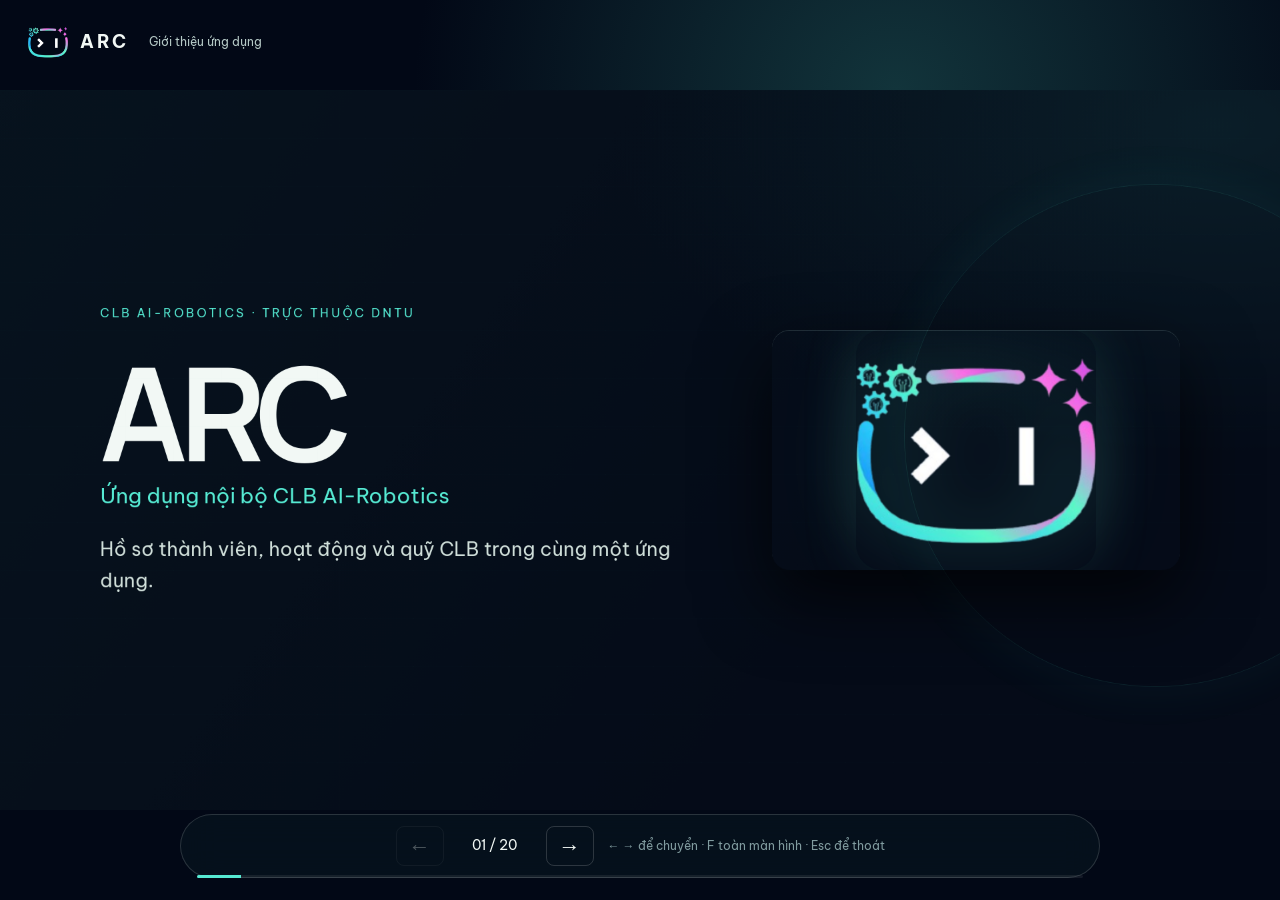
==== commit 51990ead: "Add cinematic 3D transitions to ARC slides" ====
--- a/presentation/index.html
+++ b/presentation/index.html
@@ -174,6 +174,20 @@
 footer .progress{bottom:-1px!important;left:16px!important;right:16px!important;border-radius:9px;overflow:hidden}
 .slide .copy{min-width:0;width:100%;max-width:100%;overflow-wrap:anywhere;word-break:normal}
 @media(max-width:760px){.deck-viewport{padding-top:82px!important;padding-bottom:110px!important}.slide,.slide.has-image,.slide.phone,.slide.cover{padding-top:24px!important;padding-bottom:28px!important;min-height:calc(100svh - 195px)!important}.slide:after{opacity:.18;right:-280px}.slide .copy{width:100%!important;max-width:100%!important;font-size:15px!important;overflow-wrap:anywhere;word-break:normal}.slide .heading{min-width:0}footer{bottom:10px!important;width:calc(100vw - 20px);min-height:50px;padding:5px 6px!important;gap:4px}.hint{display:none!important}footer .controls{gap:7px}footer .controls button{width:38px;height:36px;font-size:19px}footer .controls output{min-width:54px;font-size:12px}footer .progress{left:10px!important;right:10px!important}}
+
+/* Cinematic scene transitions with one-shot animation and restrained 3D depth. */
+.deck-viewport{perspective:1600px;perspective-origin:50% 46%}.deck-stage{transform-style:preserve-3d}
+.slide{backface-visibility:hidden;transform-style:preserve-3d;will-change:opacity,transform;transition:opacity .72s ease,transform .95s cubic-bezier(.2,.75,.25,1),filter .72s ease}
+.slide:not(.active){filter:blur(3px) brightness(.64);transform:translate3d(0,0,-110px) scale(.96)}.slide.active{filter:none;transform:translate3d(0,0,0) scale(1)}
+.slide.leaving-forward{opacity:0;transform:translate3d(-5%,0,-180px) rotateY(7deg) scale(.96);filter:blur(5px) brightness(.4)}.slide.leaving-backward{opacity:0;transform:translate3d(5%,0,-180px) rotateY(-7deg) scale(.96);filter:blur(5px) brightness(.4)}
+.slide.enter-forward .heading{animation:scene-copy-in .78s .12s both cubic-bezier(.2,.75,.25,1)}.slide.enter-forward .copy{animation:scene-copy-in .86s .28s both cubic-bezier(.2,.75,.25,1)}.slide.enter-forward figure{animation:scene-image-in 1.1s .08s both cubic-bezier(.16,.75,.2,1)}
+.slide.enter-backward .heading{animation:scene-copy-back .75s .08s both cubic-bezier(.2,.75,.25,1)}.slide.enter-backward .copy{animation:scene-copy-back .84s .22s both cubic-bezier(.2,.75,.25,1)}.slide.enter-backward figure{animation:scene-image-back 1s .06s both cubic-bezier(.16,.75,.2,1)}
+.slide::before{transition:opacity .7s ease,transform 1.4s cubic-bezier(.2,.75,.25,1)}.slide.active::before{opacity:.2;transform:translate3d(-1.5%,0,24px)}.slide::after{transition:transform 1.5s cubic-bezier(.2,.75,.25,1),opacity .8s}.slide.active::after{transform:translate3d(-3%,1%,35px) scale(1.04);opacity:.85}
+.slide figure{transform-style:preserve-3d;backface-visibility:hidden}.slide.active figure{transform:translate3d(0,0,45px) rotateY(-2deg);box-shadow:0 42px 110px #000b,0 1px 0 #dcfff62a inset}.slide.active img{animation:film-image-breath 9s ease-in-out both}.slide.cover.active::after{animation:cover-orbit 5s ease-in-out both}
+@keyframes scene-copy-in{from{opacity:0;transform:translate3d(50px,18px,60px);filter:blur(8px)}to{opacity:1;transform:translate3d(0,0,0);filter:blur(0)}}@keyframes scene-copy-back{from{opacity:0;transform:translate3d(-45px,10px,55px);filter:blur(7px)}to{opacity:1;transform:translate3d(0,0,0);filter:blur(0)}}
+@keyframes scene-image-in{from{opacity:0;transform:translate3d(55px,0,-100px) rotateY(-8deg) scale(.92);filter:blur(10px)}to{opacity:1;transform:translate3d(0,0,45px) rotateY(-2deg) scale(1);filter:blur(0)}}@keyframes scene-image-back{from{opacity:0;transform:translate3d(-50px,0,-90px) rotateY(8deg) scale(.93);filter:blur(9px)}to{opacity:1;transform:translate3d(0,0,45px) rotateY(-2deg) scale(1);filter:blur(0)}}@keyframes film-image-breath{0%,100%{transform:scale(1)}50%{transform:scale(1.018)}}@keyframes cover-orbit{from{transform:translate3d(-1%,0,20px) scale(.98)}to{transform:translate3d(2%,1%,55px) scale(1.045)}}
+@media(max-width:760px){.deck-viewport{perspective:none}.slide,.slide.active{transform:none!important;filter:none!important;will-change:opacity}.slide.leaving-forward{transform:translate3d(-3%,0,0)!important}.slide.leaving-backward{transform:translate3d(3%,0,0)!important}.slide.active figure{transform:none!important}.slide.active img{animation:none!important}.slide.cover.active::after{animation:none!important}}
+@media(prefers-reduced-motion:reduce){.slide,.slide.active,.slide:not(.active),.slide.leaving-forward,.slide.leaving-backward{transform:none!important;filter:none!important;transition:opacity .15s linear!important}.slide.enter-forward .heading,.slide.enter-forward .copy,.slide.enter-forward figure,.slide.enter-backward .heading,.slide.enter-backward .copy,.slide.enter-backward figure,.slide.active img,.slide.cover.active::after{animation:none!important}}
 </style></head><body>
 <header><a class="brand" href="../"><img src="../assets/arc.png" alt="Logo ARC">ARC <span>Giới thiệu ứng dụng</span></a><nav><a href="../#downloads">Tải ARC</a><button id="overview" aria-label="Mở mục lục">Mục lục</button><button id="fullscreen" aria-label="Bật toàn màn hình">Toàn màn hình</button></nav></header>
 <div class="deck-viewport"><main id="deck" class="deck-stage" aria-label="Bộ trình chiếu ARC"></main></div>
@@ -212,7 +226,7 @@
  if(s.image&&s.kind!=='cover'&&s.kind!=='closing'){const caption=document.createElement('span');caption.className='caption';caption.textContent='Ảnh giao diện ARC thực tế · Dữ liệu minh họa · 30/10/2026';section.append(caption);}
  deck.append(section);const button=document.createElement('button');button.type='button';button.textContent=String(i+1).padStart(2,'0')+'  '+s.title;button.onclick=()=>{toc.close();show(i)};document.getElementById('toc-list').append(button);
 }
-const pages=[...deck.children];let current=0;function show(i,update=true){current=Math.max(0,Math.min(slides.length-1,i));pages.forEach((p,n)=>{p.classList.toggle('active',n===current);p.inert=n!==current;p.setAttribute('aria-hidden',String(n!==current));if(n===current)p.scrollTop=0;});document.getElementById('counter').textContent=`${String(current+1).padStart(2,'0')} / ${slides.length}`;document.getElementById('prev').disabled=current===0;document.getElementById('next').disabled=current===slides.length-1;document.getElementById('progress').style.width=(current+1)/slides.length*100+'%';if(update)history.replaceState(null,'','#'+(current+1));document.title=slides[current].title+' · ARC';}
+const pages=[...deck.children];let current=0;function show(i,update=true){const previous=current;current=Math.max(0,Math.min(slides.length-1,i));const direction=current>=previous?'forward':'backward';pages.forEach((p,n)=>{p.classList.remove('leaving-forward','leaving-backward','enter-forward','enter-backward');if(n===previous&&n!==current)p.classList.add('leaving-'+direction);p.classList.toggle('active',n===current);if(n===current)p.classList.add('enter-'+direction);p.inert=n!==current;p.setAttribute('aria-hidden',String(n!==current));if(n===current)p.scrollTop=0;});setTimeout(()=>pages.forEach(p=>p.classList.remove('leaving-forward','leaving-backward','enter-forward','enter-backward')),1250);document.getElementById('counter').textContent=`${String(current+1).padStart(2,'0')} / ${slides.length}`;document.getElementById('prev').disabled=current===0;document.getElementById('next').disabled=current===slides.length-1;document.getElementById('progress').style.width=(current+1)/slides.length*100+'%';if(update)history.replaceState(null,'','#'+(current+1));document.title=slides[current].title+' · ARC';}
 function fromHash(){const n=Number(location.hash.slice(1));show(Number.isInteger(n)&&n>=1?n-1:0,false)}fromHash();addEventListener('hashchange',fromHash);
 document.getElementById('prev').onclick=()=>show(current-1);document.getElementById('next').onclick=()=>show(current+1);document.getElementById('overview').onclick=()=>toc.showModal();document.getElementById('close-toc').onclick=()=>toc.close();
 async function full(){try{if(document.fullscreenElement)await document.exitFullscreen();else await document.documentElement.requestFullscreen();}catch{document.getElementById('fullscreen').textContent='Dùng chế độ trình duyệt';}}document.getElementById('fullscreen').onclick=full;
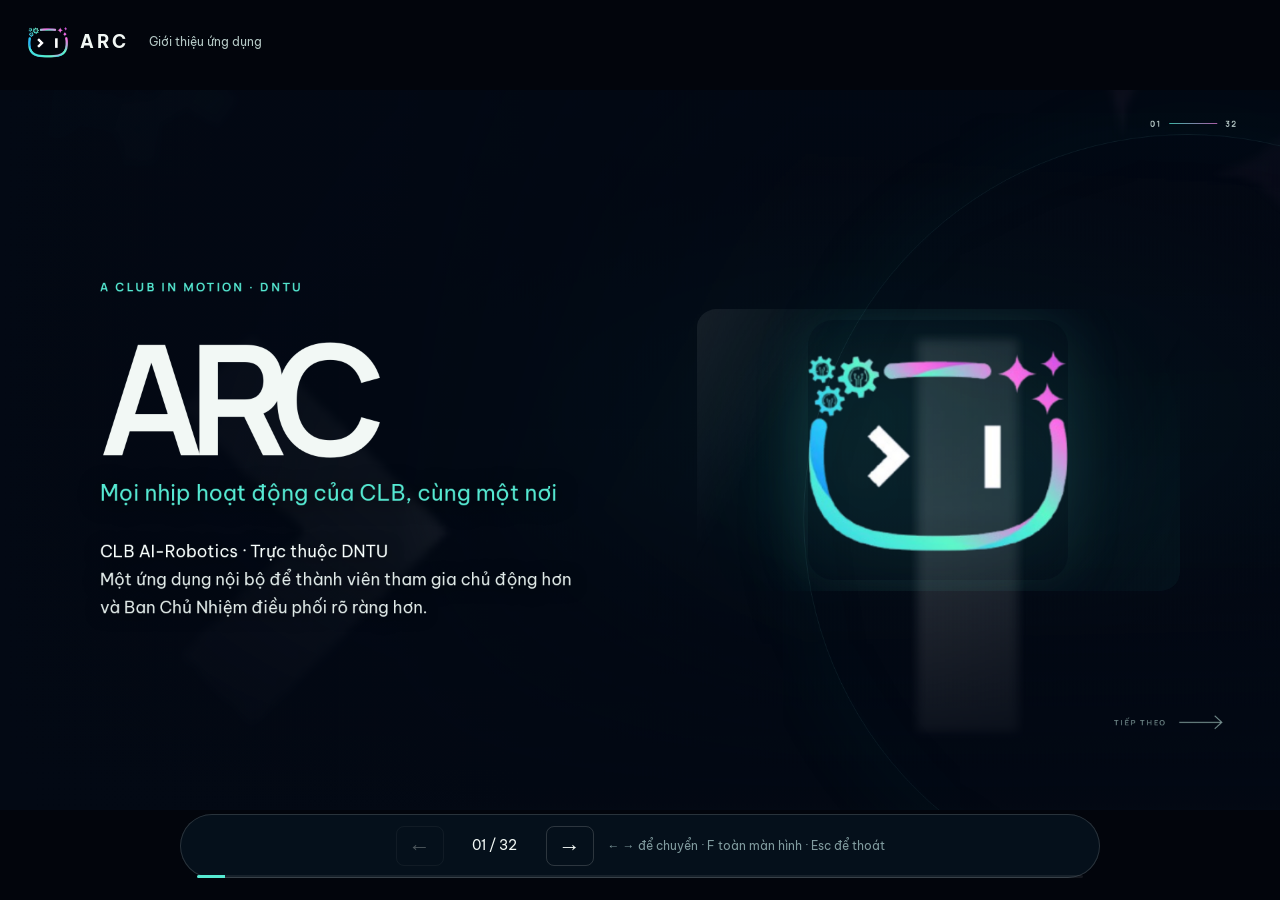
==== commit 759ba6eb: "Turn ARC introduction into a detailed cinematic product film" ====
--- a/presentation/index.html
+++ b/presentation/index.html
@@ -188,43 +188,243 @@
 @keyframes scene-image-in{from{opacity:0;transform:translate3d(55px,0,-100px) rotateY(-8deg) scale(.92);filter:blur(10px)}to{opacity:1;transform:translate3d(0,0,45px) rotateY(-2deg) scale(1);filter:blur(0)}}@keyframes scene-image-back{from{opacity:0;transform:translate3d(-50px,0,-90px) rotateY(8deg) scale(.93);filter:blur(9px)}to{opacity:1;transform:translate3d(0,0,45px) rotateY(-2deg) scale(1);filter:blur(0)}}@keyframes film-image-breath{0%,100%{transform:scale(1)}50%{transform:scale(1.018)}}@keyframes cover-orbit{from{transform:translate3d(-1%,0,20px) scale(.98)}to{transform:translate3d(2%,1%,55px) scale(1.045)}}
 @media(max-width:760px){.deck-viewport{perspective:none}.slide,.slide.active{transform:none!important;filter:none!important;will-change:opacity}.slide.leaving-forward{transform:translate3d(-3%,0,0)!important}.slide.leaving-backward{transform:translate3d(3%,0,0)!important}.slide.active figure{transform:none!important}.slide.active img{animation:none!important}.slide.cover.active::after{animation:none!important}}
 @media(prefers-reduced-motion:reduce){.slide,.slide.active,.slide:not(.active),.slide.leaving-forward,.slide.leaving-backward{transform:none!important;filter:none!important;transition:opacity .15s linear!important}.slide.enter-forward .heading,.slide.enter-forward .copy,.slide.enter-forward figure,.slide.enter-backward .heading,.slide.enter-backward .copy,.slide.enter-backward figure,.slide.active img,.slide.cover.active::after{animation:none!important}}
+
+/* Film language: full-bleed frames, camera movement, foreground product shot. */
+.deck-viewport{background:#02050c!important;perspective:1900px;perspective-origin:50% 50%}
+.slide{background:#030914!important;isolation:isolate;overflow:hidden!important}
+.slide::before{z-index:0;opacity:1!important;transform:none!important;background:linear-gradient(90deg,#030914 0%,#030914e8 31%,#03091467 63%,#03091472 100%),linear-gradient(0deg,#030914 0%,transparent 42%,#03091486 100%),radial-gradient(ellipse at 70% 45%,#22c9bc1f,transparent 43%)!important;background-size:cover!important}
+.slide::after{z-index:0;width:1100px;height:1100px;right:-390px;top:80px;border-color:#86fff31c!important;box-shadow:0 0 190px #24c9b610,inset 0 0 180px #24c9b608!important}
+.cinema-backdrop{position:absolute;z-index:-1;inset:-7%;background-size:cover;background-position:center 44%;opacity:.42;filter:blur(1px) saturate(.72);transform:scale(1.04);transition:transform 8s cubic-bezier(.2,.75,.25,1),opacity 1.2s ease;mask-image:linear-gradient(90deg,black 8%,#000c 54%,transparent 100%)}
+.slide:not(.active) .film-arrow path{animation-play-state:paused}.slide.active .cinema-backdrop{transform:scale(1.12) translate3d(-1%,0,0);opacity:.52}.slide.leaving-forward .cinema-backdrop{transform:scale(1.2) translate3d(-3%,0,0)}
+.slide .heading{z-index:2;max-width:950px}.slide .heading:before{content:'ARC  /  CHAPTER';display:block;font:700 15px Manrope,sans-serif;letter-spacing:.28em;color:#58ead5;margin:0 0 28px}
+.slide.cover .heading:before{content:'A CLUB IN MOTION  ·  DNTU'}
+.slide .heading h2{font-size:clamp(74px,7vw,128px);max-width:1050px;text-shadow:0 10px 60px #0009}.slide .subtitle{max-width:930px;font-size:33px;text-shadow:0 4px 32px #000}
+.slide .copy{z-index:2;max-width:740px;padding:0;border:0;white-space:pre-line;font-size:25px;line-height:1.68;color:#e0eae8;text-shadow:0 3px 24px #000b}.slide .copy::first-line{color:#f8fffd}
+.slide.has-image{grid-template-columns:.9fr 1.1fr!important;column-gap:7vw}.slide.has-image .heading{grid-column:1;grid-row:1}.slide.has-image .copy{grid-column:1;grid-row:2;margin-top:24px}.slide.has-image figure{grid-column:2;grid-row:1/3;z-index:2;position:relative;justify-self:center;align-self:center;padding:16px;background:linear-gradient(135deg,#0b1a24dd,#02070dcc);border:1px solid #a3fff143;border-radius:28px;box-shadow:0 50px 140px #000d,0 0 50px #42ddcb16,inset 0 1px #dfffff25;overflow:hidden}
+.slide.has-image figure:before{content:'';position:absolute;inset:0;z-index:3;pointer-events:none;background:linear-gradient(120deg,#ffffff14,transparent 23% 76%,#45f1d40b);mix-blend-mode:screen}
+.slide:not(.phone) figure{width:min(100%,850px)}.slide:not(.phone) img{width:100%;max-height:700px;object-fit:contain}.slide.phone figure{width:auto;max-width:560px;height:min(760px,72vh)}.slide.phone img{height:100%;max-height:100%;width:auto;object-fit:contain}
+.slide .caption{z-index:3;right:148px;bottom:112px;font-size:12px;letter-spacing:.22em;color:#d0dedba8}
+.scene-marker{position:absolute;z-index:4;top:42px;right:64px;display:flex;align-items:center;gap:12px;color:#dbefeb;font:600 12px Manrope,sans-serif;letter-spacing:.16em}.scene-marker i{width:72px;height:1px;background:linear-gradient(90deg,#56ead3,#e17bd7)}
+.film-arrow{position:absolute;z-index:5;right:66px;bottom:112px;display:flex;align-items:center;gap:18px;border:0;background:transparent;color:#a7c8c3;font:600 11px Manrope,sans-serif;letter-spacing:.25em;cursor:pointer;opacity:.72;transition:opacity .25s,color .25s,transform .25s}.film-arrow svg{width:72px;overflow:visible}.film-arrow:hover{opacity:1;color:#56ead3;transform:translateX(6px)}.film-arrow svg path{stroke-dasharray:90;stroke-dashoffset:0;animation:arrow-flow 2.6s ease-in-out infinite}
+@keyframes arrow-flow{0%,100%{stroke-dashoffset:26;opacity:.45}50%{stroke-dashoffset:0;opacity:1}}
+.slide.cover{grid-template-columns:1fr .9fr!important}.slide.cover .heading{grid-column:1;grid-row:1}.slide.cover .copy{grid-column:1;grid-row:2}.slide.cover figure{grid-column:2;grid-row:1/3;background:transparent;border:0;box-shadow:none}.slide.cover img{width:390px;filter:drop-shadow(0 0 80px #49e4d96b)}
+.slide.cover .heading h1{font-size:clamp(160px,18vw,300px);letter-spacing:-.09em}.slide.closing .heading h2{font-size:108px}.slide.closing .copy{font-size:22px}
+@media(max-width:760px){.slide.has-image,.slide.cover,.slide.closing{grid-template-columns:1fr!important;grid-template-rows:auto auto auto auto!important;align-content:center!important;gap:12px!important}.slide.has-image .heading,.slide.phone .heading,.slide.cover .heading{grid-column:1!important;grid-row:1!important}.slide.has-image .copy,.slide.phone .copy,.slide.cover .copy{grid-column:1!important;grid-row:2!important;margin:0!important;max-width:none!important}.slide.has-image figure,.slide.phone figure,.slide.cover figure{grid-column:1!important;grid-row:3!important}.slide.has-image .caption{grid-column:1!important;grid-row:4!important}.slide.has-image figure,.slide.phone figure{height:30svh!important;max-height:260px!important;width:100%!important}.slide.has-image img,.slide.phone img{width:100%!important;height:100%!important;max-height:100%!important;object-fit:cover!important;object-position:center 28%!important}.slide::before{background:linear-gradient(0deg,#030914 0%,#030914df 30%,#03091477 65%,#030914b8 100%),radial-gradient(ellipse at 60% 35%,#24c9bc22,transparent 50%)!important}.cinema-backdrop{inset:0;background-position:center 30%;opacity:.28;mask-image:linear-gradient(180deg,black,transparent 74%)}.slide.active .cinema-backdrop{opacity:.38;transform:scale(1.08)}.slide .heading:before{font-size:9px;margin-bottom:12px}.slide .heading h2{font-size:clamp(34px,10vw,48px)!important;text-shadow:0 4px 20px #000}.slide .subtitle{font-size:16px!important}.slide .copy{font-size:14px!important;line-height:1.55!important;text-shadow:0 2px 12px #000}.slide.has-image figure,.slide.phone figure{padding:8px;background:#07131edb;border-radius:18px}.slide .caption{font-size:8px!important;letter-spacing:.12em}.scene-marker{top:15px;right:18px;font-size:9px}.scene-marker i{width:24px}.film-arrow{right:20px;bottom:18px;font-size:8px;gap:7px}.film-arrow svg{width:42px}.slide.has-image .caption{position:static!important;right:auto!important;bottom:auto!important;grid-column:1/-1;align-self:end;margin-top:-8px}.slide.cover .heading h1{font-size:94px!important}.slide.cover .heading:before{font-size:10px}.slide.cover img{width:145px!important}.slide.closing .heading h2{font-size:40px!important}}
 </style></head><body>
 <header><a class="brand" href="../"><img src="../assets/arc.png" alt="Logo ARC">ARC <span>Giới thiệu ứng dụng</span></a><nav><a href="../#downloads">Tải ARC</a><button id="overview" aria-label="Mở mục lục">Mục lục</button><button id="fullscreen" aria-label="Bật toàn màn hình">Toàn màn hình</button></nav></header>
 <div class="deck-viewport"><main id="deck" class="deck-stage" aria-label="Bộ trình chiếu ARC"></main></div>
 <footer><div class="controls"><button id="prev" aria-label="Slide trước">←</button><output id="counter" aria-live="polite"></output><button id="next" aria-label="Slide tiếp">→</button></div><span class="hint">← → để chuyển · F toàn màn hình · Esc để thoát</span><div class="progress" aria-hidden="true"><span id="progress"></span></div></footer>
 <dialog id="toc"><div class="toc-head"><h2>Nội dung</h2><button id="close-toc" aria-label="Đóng mục lục">×</button></div><div id="toc-list"></div></dialog>
 <script type="application/json" id="slide-data">[
-{"title":"ARC","subtitle":"Ứng dụng nội bộ CLB AI-Robotics","body":"Hồ sơ thành viên, hoạt động và quỹ CLB trong cùng một ứng dụng.","kind":"cover","image":"../assets/arc.png"},
-{"title":"Một nơi theo dõi hoạt động CLB","subtitle":"Thành viên biết việc cần làm. BCN có dữ liệu để quản lý.","body":"Xem lịch, đăng ký hoạt động và điểm danh.\nTheo dõi quỹ theo tháng, kể cả khoản đóng bù.\nGóp ý, nhận phản hồi và đọc thông báo trong app.","kind":"statement"},
-{"title":"Quyền theo vai trò","subtitle":"Tài khoản do CLB cấp, không mở đăng ký tự do","body":"Thành viên\nXem hồ sơ, đăng ký hoạt động, đóng quỹ và gửi góp ý.\n\nBan Chủ Nhiệm\nQuản lý hoạt động và thành viên trong phạm vi được phép. Không nâng hoặc hạ quyền Admin.\n\nAdmin\nQuản lý toàn hệ thống và xem Nhật ký quản trị.","kind":"roles"},
-{"title":"Trang chủ theo tài khoản","subtitle":"Các việc cần chú ý ở ngay đầu màn hình","body":"Hoạt động sắp tới và thông báo gần đây.\nChức năng hiển thị theo vai trò.\nBốn tab chính: Trang chủ, Lịch, Điểm danh, Hồ sơ.","image":"../assets/screenshots/20261030/home-dark.png","phone":true},
-{"title":"Hồ sơ thành viên","subtitle":"Thông tin thống nhất, quyền chỉnh sửa rõ ràng","body":"Tách riêng cá nhân, học tập và liên hệ.\nBCN/Admin quản lý hồ sơ, avatar và trạng thái tài khoản.\nThành viên xem thông tin của mình và chủ động báo khi cần sửa.","image":"../assets/screenshots/20261030/student-desktop.png"},
-{"title":"Tạo tài khoản theo từng bước","subtitle":"Cá nhân, liên hệ, học tập, kiểm tra và tạo","body":"Danh mục Khoa, Ngành, Niên khóa và Lớp được thiết lập trước.\nNgành lọc theo Khoa. Lớp lọc theo Ngành và Niên khóa.\nBước cuối tổng hợp hồ sơ, có nút quay lại sửa từng phần.\nMật khẩu ban đầu theo quy tắc của hệ thống, thành viên có thể tự đổi.","kind":"steps"},
-{"title":"Lịch trên mobile và PC","subtitle":"Một nguồn dữ liệu, bố cục phù hợp màn hình","body":"Xem theo ngày, tuần hoặc tháng.\nĐăng ký sự kiện và lịch trực từ lịch.\nXem thời gian, địa điểm và tình trạng đăng ký.","image":"../assets/screenshots/20261030/calendar-desktop.png"},
-{"title":"Đăng ký lịch trực","subtitle":"BCN điều chỉnh quy mô theo từng giai đoạn","body":"Giới hạn số người trong một ca.\nThiết lập số buổi trực tối thiểu mỗi tuần.\nXem người đã đăng ký cùng lớp và khoa.\nKhóa thao tác đăng ký, hủy đối với ngày đã qua cho thành viên.","image":"../assets/screenshots/20261030/calendar-light.png","phone":true},
-{"title":"Điểm danh QR, PIN và GPS","subtitle":"Lấy vị trí điện thoại của người mở mã làm tâm","body":"Người quản lý mở QR kèm PIN 6 số, mã có thời hạn.\nCả quét QR và nhập PIN đều gửi vị trí.\nNgoài vùng vẫn ghi nhận điểm danh, tên có cảnh báo đỏ để kiểm tra lại.\nNgười được phân công có thể mở danh sách và điểm danh thủ công.","kind":"flow"},
-{"title":"Đóng quỹ theo tháng","subtitle":"Đúng hạn, đóng trễ và đóng bù đều có ngữ cảnh","body":"Hiện các tháng cần đóng, kể cả năm trước.\nTạo VietQR với số tiền theo hạn và nội dung MSSV + DONG QUY + DDMMYY.\nMinh chứng gắn với đúng tháng đang chọn.\nPhiên QR hết hạn tối đa 30 phút, hoặc sau 20 phút đóng màn hình mà không mở lại.","image":"../assets/screenshots/20261030/fund-mobile.png","phone":true},
-{"title":"Quản lý thu quỹ","subtitle":"Bảng năm giúp BCN đối soát từng thành viên","body":"Theo dõi đã đóng, đóng trễ, chưa đóng và miễn đóng trước khi gia nhập.\nCấu hình mức thu, thời hạn, ngân hàng và tài khoản nhận ngay trên giao diện.\nXem minh chứng khi đối soát. BCN/Admin cũng có phần đóng quỹ cá nhân.","image":"../assets/screenshots/20261030/fund-management.png"},
-{"title":"Excel phục vụ hồ sơ CLB","subtitle":"Chọn đúng phạm vi trước khi xuất","body":"Hồ sơ: lọc vai trò, giới tính, niên khóa, khoa, ngành, lớp. Chọn cột và khoảng dòng.\nQuỹ: chọn năm, theo dõi 12 tháng và trạng thái đóng.\nSự kiện: báo cáo theo năm, phân biệt tham gia, không tham gia và vắng sau đăng ký.\nCó xem trước khi import để kiểm tra dữ liệu trước khi ghi.","kind":"statement"},
-{"title":"Góp ý có phản hồi","subtitle":"Thành viên gửi. BCN tiếp nhận và trả lời.","body":"Góp ý tập trung trong hòm của BCN/Admin.\nThông báo dẫn đến nội dung cần xử lý.\nPhản hồi nằm cùng góp ý để theo dõi xuyên suốt.","image":"../assets/screenshots/20261030/feedback-desktop.png"},
-{"title":"Thông báo và quy định CLB","subtitle":"Nhắc đúng việc, mở đúng nơi","body":"BCN/Admin soạn thông báo và xem lịch sử đã gửi.\nChạm thông báo để đến sự kiện, quỹ hoặc góp ý liên quan.\nNhắc lịch và quỹ theo điều kiện của từng tài khoản.\nQuy định do BCN/Admin chỉnh sửa, thành viên chỉ đọc. Push phụ thuộc cấu hình nền tảng và quyền thiết bị.","image":"../assets/screenshots/20261030/notifications-mobile.png","phone":true},
-{"title":"Dashboard tổng hợp đánh giá","subtitle":"Quan sát sự kiện, quỹ và lịch trực theo năm","body":"Chỉ số tổng hợp và biểu đồ dễ đối chiếu.\nBảng chi tiết từng thành viên để xem lại dữ liệu gốc.\nSố liệu hỗ trợ BCN đánh giá, không thay quyết định của CLB.","image":"../assets/screenshots/20261030/evaluations-charts.png"},
-{"title":"QR Studio","subtitle":"Từ một đường dẫn đến mã QR có phong cách riêng","body":"Chọn màu mã và nền bằng HEX hoặc RGB.\nThêm logo, đổi kiểu chấm và góc.\nXem trước, lưu nháp, xuất PNG/SVG hoặc chia sẻ.\nẢnh được đọc lại trước khi mở nút tải. Xử lý ngay trên thiết bị.","image":"../assets/screenshots/20261030/qr-studio.png"},
-{"title":"Sử dụng trên nhiều thiết bị","subtitle":"Flutter dùng chung logic và điều chỉnh bố cục","body":"Web\nMở trực tiếp tại airoboticsclub.pages.dev.\n\nAndroid, Windows và macOS\nCó quy trình build và phát hành riêng cho từng nền tảng.\n\niPhone và iPad\nDùng ARC Web, có thể thêm vào Màn hình chính. iOS yêu cầu người dùng xác nhận thao tác cài web app.","image":"../assets/screenshots/20261030/profile-mobile.png","phone":true},
-{"title":"Kiến trúc vận hành","subtitle":"Cloudflare phía trước, API và dữ liệu trên Oracle","body":"Flutter Client\nCloudflare Pages phục vụ bản web. App native dùng cùng API HTTPS.\n\nCloudflare Worker và Tunnel\nChuyển tiếp yêu cầu đến API nội bộ, không cần mở ingress 80/443 của VPS.\n\nASP.NET 10 và PostgreSQL\nBackend xử lý phân quyền, quy tắc nghiệp vụ, ảnh và báo cáo.","kind":"architecture"},
-{"title":"Bảo trì và vận hành","subtitle":"Giảm request thừa, giữ giới hạn rõ ràng","body":"Chỉ tải và đồng bộ phạm vi màn hình đang sử dụng.\nPhân trang, debounce tìm kiếm và loại bỏ phản hồi cũ.\nGiới hạn request, ảnh tải lên và phạm vi xuất Excel.\nComponent dùng chung youth_ui, theme sáng/tối và giảm chuyển động theo cài đặt.\nBảo vệ Admin cuối cùng, thu hồi phiên sau đổi/reset mật khẩu và nhật ký thao tác.","kind":"statement"},
-{"title":"Bắt đầu với ARC","subtitle":"Tài khoản do BCN/Admin cấp cho thành viên CLB","body":"Ứng dụng web\nairoboticsclub.pages.dev\n\nTải app và xem hướng dẫn\nhyowshi.github.io/ARC-Downloads/\n\nLiên hệ hỗ trợ\nHarashiYowshi@gmail.com","kind":"closing","image":"../assets/arc.png"}
-]
-</script><script>'use strict';
+  {
+    "title": "ARC",
+    "subtitle": "Mọi nhịp hoạt động của CLB, cùng một nơi",
+    "body": "CLB AI-Robotics · Trực thuộc DNTU\nMột ứng dụng nội bộ để thành viên tham gia chủ động hơn và Ban Chủ Nhiệm điều phối rõ ràng hơn.",
+    "kind": "cover",
+    "image": "../assets/arc.png"
+  },
+  {
+    "title": "Một CLB. Nhiều nhịp chuyển động.",
+    "subtitle": "Thành viên · sự kiện · lịch trực · quỹ",
+    "body": "Mỗi hoạt động để lại thông tin ở một nơi dễ tìm. Thành viên thấy việc của mình; người phụ trách thấy tiến độ chung. ARC gom các luồng đó thành một trải nghiệm thống nhất.",
+    "kind": "statement"
+  },
+  {
+    "title": "Bắt đầu bằng tài khoản được cấp",
+    "subtitle": "Không có đăng ký tự do",
+    "body": "BCN/Admin tạo tài khoản thành viên. Người dùng đăng nhập bằng MSSV và mật khẩu ban đầu; có thể đổi mật khẩu trong Hồ sơ. Tùy chọn “Nhớ tài khoản” chỉ lưu MSSV trên thiết bị để lần sau nhập mật khẩu nhanh hơn.",
+    "kind": "feature"
+  },
+  {
+    "title": "Trang chủ mở đúng cánh cửa",
+    "subtitle": "Bốn khu vực chính, chức năng theo vai trò",
+    "body": "Trang chủ đưa sự kiện sắp tới, tin và thông báo về phía trước. Thanh điều hướng dẫn tới Trang chủ, Lịch, Điểm danh và Hồ sơ. BCN/Admin có thêm công cụ quản lý; thành viên chỉ thấy các chức năng dành cho mình.",
+    "image": "../assets/screenshots/20261030/home-light.png",
+    "phone": true
+  },
+  {
+    "title": "Hồ sơ thành viên",
+    "subtitle": "Thông tin rõ ràng, quyền sửa có kiểm soát",
+    "body": "Thành viên xem hồ sơ cá nhân và báo BCN/Admin nếu thông tin sai. BCN/Admin quản lý họ tên, giới tính, ngày sinh, email, điện thoại, MSSV, Khoa, Ngành, Niên khóa, Lớp, vai trò, trạng thái và avatar. Avatar do CLB cập nhật; ảnh tải lên được xử lý theo giới hạn hệ thống.",
+    "image": "../assets/screenshots/20261030/student-desktop.png"
+  },
+  {
+    "title": "Tạo tài khoản theo từng bước",
+    "subtitle": "Cá nhân → liên hệ → học tập → rà soát",
+    "body": "Wizard chia hồ sơ thành từng phần, giữ dữ liệu khi quay lại chỉnh. Ngày sinh chọn riêng ngày, tháng, năm. Bước cuối rà lại toàn bộ thông tin và cho phép quay về đúng phần cần sửa trước khi tạo tài khoản.",
+    "kind": "feature"
+  },
+  {
+    "title": "Danh mục tạo từ gốc",
+    "subtitle": "Khoa → Ngành → Niên khóa → Lớp",
+    "body": "Admin/BCN thiết lập danh mục trước. Chọn Khoa thì danh sách Ngành được lọc theo Khoa; chọn Ngành và Niên khóa để chọn Lớp liên quan. Danh mục có thể tạo, sửa và xóa theo ràng buộc dữ liệu, giúp hồ sơ không bị nhập nhiều biến thể tên.",
+    "kind": "feature"
+  },
+  {
+    "title": "Vai trò và trạng thái",
+    "subtitle": "Mỗi tài khoản có quyền tương ứng nhiệm vụ",
+    "body": "Thành viên dùng các chức năng CLB. BCN quản lý hoạt động và hồ sơ trong phạm vi được cấp, không thể tự phong hoặc hạ Admin. Admin quản lý toàn hệ thống, Nhật ký Quản trị và các thiết lập dành riêng. Trạng thái tài khoản hiển thị ở hồ sơ và bảng thành viên.",
+    "kind": "roles"
+  },
+  {
+    "title": "Lịch theo ngày, tuần và tháng",
+    "subtitle": "Một lịch chung trên điện thoại và máy tính",
+    "body": "Đổi nhanh giữa chế độ ngày, tuần và tháng. Mỗi sự kiện hiển thị thời gian, địa điểm và trạng thái đăng ký. Lịch trực hiện số người đã đăng ký và cho mở danh sách thành viên cùng trực. Ngày đã qua khóa thao tác thành viên để tránh đăng ký hoặc hủy nhầm.",
+    "image": "../assets/screenshots/20261030/calendar-desktop.png"
+  },
+  {
+    "title": "Sự kiện có người phụ trách",
+    "subtitle": "Tạo, sửa, dời hoặc hủy khi kế hoạch thay đổi",
+    "body": "BCN/Admin thiết lập nội dung, địa điểm, thời gian bắt đầu/kết thúc và người quản lý điểm danh. Thành viên đăng ký từ lịch. Người quản lý xem riêng danh sách sự kiện mình phụ trách; có thể đối chiếu đăng ký và điểm danh thủ công khi thiết bị gặp lỗi.",
+    "kind": "feature"
+  },
+  {
+    "title": "Lịch trực do CLB điều phối",
+    "subtitle": "Sức chứa và định mức đổi theo từng giai đoạn",
+    "body": "BCN/Admin đặt số người tối đa mỗi ca và số buổi tối thiểu mỗi tuần. Thành viên đăng ký hoặc hủy ca còn hiệu lực; khi đủ chỗ hệ thống chặn đăng ký vượt mức. Mở chi tiết để xem Họ tên, MSSV, Lớp và Khoa của người cùng trực.",
+    "image": "../assets/screenshots/20261030/calendar-light.png",
+    "phone": true
+  },
+  {
+    "title": "Điểm danh QR, PIN và vị trí",
+    "subtitle": "Hai cách nhập mã · cùng kiểm tra GPS",
+    "body": "Người được phân công mở QR có hiệu lực 60 giây, kèm PIN 6 số. Thành viên quét QR hoặc nhập PIN; cả hai cách đều cần quyền vị trí. Tọa độ người quản lý mở QR làm tâm vùng điểm danh. Ngoài vùng vẫn ghi nhận lượt điểm danh nhưng hiện dấu đỏ để BCN kiểm tra lại, không tự động từ chối.",
+    "kind": "flow"
+  },
+  {
+    "title": "Khi điện thoại gặp trục trặc",
+    "subtitle": "Người quản lý có danh sách điểm danh riêng",
+    "body": "Ngay cạnh nút mở QR có nút quản lý sự kiện được giao. Danh sách hiện người đăng ký và trạng thái đã điểm danh. Lượt hợp lệ được tích sẵn; người phụ trách có thể đánh dấu thủ công hoặc rà lại danh sách. Tín hiệu GPS ngoài vùng được giữ làm cảnh báo trực quan.",
+    "kind": "feature"
+  },
+  {
+    "title": "Đóng quỹ theo từng tháng",
+    "subtitle": "Biết tháng nào cần đóng, kể cả khoản còn thiếu",
+    "body": "Thành viên chọn tháng/năm muốn thanh toán. Tháng trước chưa đóng vẫn xuất hiện để đóng bù, gắn minh chứng đúng kỳ. Thành viên mới được miễn các tháng trước thời điểm bắt đầu nghĩa vụ, tránh tính nợ từ trước ngày tham gia CLB. Quỹ chỉ ghi nhận khoản thu.",
+    "image": "../assets/screenshots/20261030/fund-mobile.png",
+    "phone": true
+  },
+  {
+    "title": "Mã VietQR điền sẵn thông tin",
+    "subtitle": "Số tiền và nội dung theo kỳ đang chọn",
+    "body": "BCN/Admin thiết lập số tiền đúng hạn, tiền trễ, khoảng ngày đóng đúng hạn, ngân hàng và tài khoản nhận ngay trên giao diện. QR mang số tiền tương ứng; nội dung theo mẫu MSSV + DONG QUY + DDMMYY. Thành viên mở app ngân hàng, xác nhận chuyển khoản, rồi tải ảnh minh chứng lên kỳ quỹ đó.",
+    "kind": "feature"
+  },
+  {
+    "title": "Phiên QR có thời hạn",
+    "subtitle": "Tự hết hạn khi bỏ dở",
+    "body": "Mã QR có hiệu lực tối đa 30 phút kể từ lúc tạo. Nếu đóng màn hình và không mở lại trong 20 phút thì phiên bị hủy sớm hơn. Tạo mã mới không tự đánh dấu đã đóng quỹ; thành viên vẫn phải chuyển khoản và gửi minh chứng.",
+    "kind": "flow"
+  },
+  {
+    "title": "Bảng quản lý thu quỹ",
+    "subtitle": "Theo dõi trạng thái từng thành viên theo năm",
+    "body": "Bảng phân biệt Đã đóng, Đóng trễ, Chưa đóng và Miễn đóng trước ngày vào CLB. Chọn năm, tìm kiếm, sắp xếp và phân trang; sắp xếp riêng khoản đóng trễ để đối soát. BCN/Admin xem minh chứng, sửa minh chứng nhầm và vẫn đóng quỹ cá nhân như mọi thành viên.",
+    "image": "../assets/screenshots/20261030/fund-management.png"
+  },
+  {
+    "title": "Xuất và nhập Excel có kiểm soát",
+    "subtitle": "Chọn phạm vi trước khi tạo tệp",
+    "body": "Hồ sơ lọc theo vai trò, giới tính, niên khóa, Khoa, Ngành, Lớp; chọn cột và khoảng dòng theo lô. Quỹ xuất theo năm. Sự kiện xuất theo năm, mỗi sự kiện là một cột với trạng thái tham gia, không tham gia hoặc vắng sau đăng ký. Trước khi import, xem trước dữ liệu để phát hiện sai lệch.",
+    "kind": "feature"
+  },
+  {
+    "title": "Sự kiện và người điểm danh",
+    "subtitle": "Lưu được kết quả sau ngày diễn ra",
+    "body": "Báo cáo năm ghi từng thành viên và từng sự kiện, người quản lý điểm danh cùng trạng thái tham gia. Trường hợp đã đăng ký nhưng vắng được tách khỏi trường hợp không đăng ký. Có thể xem lại báo cáo năm cũ thay vì chỉ giữ kỳ hiện tại.",
+    "kind": "feature"
+  },
+  {
+    "title": "Thông báo dẫn tới đúng nơi",
+    "subtitle": "Chạm vào tin để xử lý tiếp",
+    "body": "BCN/Admin tạo thông báo và xem lịch sử đã gửi trong cùng mục. Khi có góp ý mới, người quản lý được báo để mở Hòm góp ý; chạm thông báo liên quan sự kiện hoặc quỹ sẽ dẫn tới nội dung đó. Thành viên nhận nhắc theo sự kiện mình chưa tham gia, lịch đã đăng ký và hạn quỹ.",
+    "image": "../assets/screenshots/20261030/notifications-mobile.png",
+    "phone": true
+  },
+  {
+    "title": "Thông báo trên thiết bị",
+    "subtitle": "Web và push phụ thuộc quyền của nền tảng",
+    "body": "Thông báo trong app mở được khi chạm. Push Android/iOS cần Firebase/APNs, cấu hình phát hành và quyền thông báo từ người dùng. Khi thiết bị chưa cấp quyền hoặc dịch vụ push chưa sẵn sàng, nội dung vẫn xem trong mục Thông báo của app.",
+    "kind": "feature"
+  },
+  {
+    "title": "Hòm góp ý có hồi âm",
+    "subtitle": "Một luồng từ thành viên đến BCN/Admin",
+    "body": "Thành viên gửi góp ý trong Hồ sơ. BCN/Admin nhận thông báo và xử lý trong Hòm góp ý. Có thể phản hồi ngay trong góp ý; thành viên xem được câu trả lời và mạch trao đổi, không phải gửi lặp nhiều lần để hỏi tình trạng.",
+    "image": "../assets/screenshots/20261030/feedback-desktop.png"
+  },
+  {
+    "title": "Quy định và chính sách CLB",
+    "subtitle": "Đọc dễ hiểu, sửa đúng vai trò",
+    "body": "Thành viên chỉ xem nội dung quy định. BCN/Admin chỉnh sửa bằng bộ hướng dẫn định dạng cho tiêu đề, mục, danh sách và nhấn mạnh. Điều khoản sử dụng và chính sách quyền riêng tư nêu rõ chức năng camera, vị trí, ảnh, dữ liệu hồ sơ và cách liên hệ hỗ trợ.",
+    "kind": "feature"
+  },
+  {
+    "title": "Tổng hợp đánh giá thành viên",
+    "subtitle": "Ba mảng dữ liệu · một bức tranh theo năm",
+    "body": "Dashboard tổng hợp số sự kiện tham gia, tình hình đóng quỹ và số buổi trực. Biểu đồ cho thấy tỷ lệ đúng hạn/trễ/chưa đóng và mức tham gia để BCN nhận ra xu hướng. Bảng thành viên cho phép tìm và đối chiếu dữ liệu gốc; chỉ Admin/BCN có quyền xem.",
+    "image": "../assets/screenshots/20261030/evaluations-charts.png"
+  },
+  {
+    "title": "Nhật ký quản trị",
+    "subtitle": "Biết thay đổi nào đã diễn ra",
+    "body": "Admin xem log thao tác quản trị như thay đổi vai trò/trạng thái, quản lý thành viên, cấu hình, lịch và nội dung quản lý. Bảo vệ Admin cuối cùng; thay hoặc đặt lại mật khẩu thì thu hồi phiên đăng nhập cũ. Phiên điểm danh đã đóng có quy trình mở lại cho người có quyền.",
+    "kind": "feature"
+  },
+  {
+    "title": "QR Studio",
+    "subtitle": "Mỗi mã có thể mang phong cách của CLB",
+    "body": "Dán đường dẫn, chọn màu mã và nền bằng HEX/RGB, đổi kiểu chấm/góc và thêm logo. Xem trước, lưu nháp, tải PNG/SVG hoặc chia sẻ. Hệ thống đọc lại ảnh trước khi cho tải để xác nhận nội dung QR khớp với đường dẫn.",
+    "image": "../assets/screenshots/20261030/qr-studio.png"
+  },
+  {
+    "title": "Thiết kế cho từng màn hình",
+    "subtitle": "Mobile gọn · desktop rộng · cùng một ứng dụng",
+    "body": "Bố cục điện thoại ưu tiên thao tác một tay và thanh điều hướng dưới. Desktop dùng sidebar, bảng có cuộn ngang đồng bộ, tìm kiếm, sắp xếp và phân trang. Theme sáng/tối cùng hệ màu của youth_ui; skeleton loading và chuyển tab được thiết kế để giảm cảm giác khựng.",
+    "kind": "feature"
+  },
+  {
+    "title": "Hồ sơ và cài đặt cá nhân",
+    "subtitle": "Quyền riêng tư và thao tác tài khoản",
+    "body": "Trong Hồ sơ, avatar nằm giữa, dưới là họ tên và MSSV. Thành viên xem thông tin, đổi mật khẩu, bật/tắt thông báo, chọn theme, đọc điều khoản và đăng xuất có xác nhận. Đổi hoặc reset mật khẩu sẽ thu hồi phiên cũ để bảo vệ tài khoản.",
+    "image": "../assets/screenshots/20261030/profile-mobile.png",
+    "phone": true
+  },
+  {
+    "title": "Hệ thống phía sau ARC",
+    "subtitle": "Flutter · ASP.NET 10 · PostgreSQL",
+    "body": "Web được phân phối qua Cloudflare Pages; Worker và Tunnel chuyển tiếp tới API trên Oracle. Backend ASP.NET xử lý phân quyền, quy tắc nghiệp vụ, ảnh, QR và báo cáo; PostgreSQL lưu dữ liệu. Ảnh avatar/minh chứng được giới hạn dung lượng và xử lý phía server.",
+    "kind": "architecture"
+  },
+  {
+    "title": "Dữ liệu tải theo nhu cầu",
+    "subtitle": "Mở trang nào, đồng bộ phần đó",
+    "body": "Trang chủ chỉ lấy nội dung trang chủ. Mở Lịch, Điểm danh, Hồ sơ hoặc danh mục nào thì mới tải dữ liệu thuộc phần đó. Phân trang và tìm kiếm tránh lấy bảng lớn một lượt; cập nhật xuất hiện khi người dùng tải lại phần liên quan hoặc có sự kiện đồng bộ.",
+    "kind": "feature"
+  },
+  {
+    "title": "Dùng ARC trên thiết bị của bạn",
+    "subtitle": "Web · Android · Windows · macOS · iPhone/iPad",
+    "body": "Mở ARC Web trực tiếp trên trình duyệt. Android có APK. Windows và macOS có gói desktop thử nghiệm. Trên iPhone/iPad, dùng ARC Web trong Safari và thêm vào Màn hình chính. IPA native chưa thể ký vì chứng chỉ Apple đã bị thu hồi; Windows/macOS hiện chưa có chữ ký phân phối công khai.",
+    "image": "../assets/screenshots/20261030/login-desktop.png"
+  },
+  {
+    "title": "Từ thành viên đến một CLB vận hành rõ ràng",
+    "subtitle": "ARC · CLB AI-Robotics",
+    "body": "Nhận tài khoản từ BCN/Admin. Mở ARC trên web hoặc thiết bị phù hợp. Theo dõi lịch, đăng ký hoạt động, điểm danh, đóng quỹ và góp ý — cùng một nhịp.\nairoboticsclub.pages.dev\nhyowshi.github.io/ARC-Downloads/",
+    "kind": "closing",
+    "image": "../assets/arc.png"
+  }
+]</script><script>'use strict';
 (()=>{
 const slides=JSON.parse(document.querySelector('#slide-data').textContent),deck=document.getElementById('deck'),toc=document.getElementById('toc');
 for(const [i,s] of slides.entries()){
  const section=document.createElement('section');section.className='slide '+(s.kind||'')+(s.image?' has-image':'')+(s.phone?' phone':'');section.id='slide-'+(i+1);section.setAttribute('aria-label',`${i+1}. ${s.title}`);section.setAttribute('aria-roledescription','slide');
- const heading=document.createElement('div');heading.className='heading';const h=document.createElement(i===0?'h1':'h2');h.textContent=s.title;const sub=document.createElement('p');sub.className='subtitle';sub.textContent=s.subtitle;heading.append(h,sub);
+ if(s.image){const back=document.createElement('div');back.className='cinema-backdrop';back.style.backgroundImage=`url(\"${s.image}\")`;section.append(back)}const marker=document.createElement('div');marker.className='scene-marker';marker.innerHTML=`<span>${String(i+1).padStart(2,'0')}</span><i></i><span>${String(slides.length).padStart(2,'0')}</span>`;section.append(marker);const heading=document.createElement('div');heading.className='heading';const h=document.createElement(i===0?'h1':'h2');h.textContent=s.title;const sub=document.createElement('p');sub.className='subtitle';sub.textContent=s.subtitle;heading.append(h,sub);
  const p=document.createElement('p');p.className='copy';p.textContent=s.body;section.append(heading,p);
  if(s.image){const figure=document.createElement('figure'),img=document.createElement('img');img.src=s.image;img.alt=s.title+' trong ARC';img.loading=i===0?'eager':'lazy';img.decoding='async';figure.append(img);section.append(figure);}
  if(s.image&&s.kind!=='cover'&&s.kind!=='closing'){const caption=document.createElement('span');caption.className='caption';caption.textContent='Ảnh giao diện ARC thực tế · Dữ liệu minh họa · 30/10/2026';section.append(caption);}
- deck.append(section);const button=document.createElement('button');button.type='button';button.textContent=String(i+1).padStart(2,'0')+'  '+s.title;button.onclick=()=>{toc.close();show(i)};document.getElementById('toc-list').append(button);
+ const arrow=document.createElement('button');arrow.className='film-arrow';arrow.type='button';arrow.setAttribute('aria-label','Cảnh tiếp theo');arrow.innerHTML='<span>TIẾP THEO</span><svg viewBox=\"0 0 88 28\" aria-hidden=\"true\"><path d=\"M1 14h78M66 2l13 12-13 12\" fill=\"none\" stroke=\"currentColor\" stroke-width=\"2\"/></svg>';arrow.onclick=()=>show(i+1);if(i<slides.length-1)section.append(arrow);deck.append(section);const button=document.createElement('button');button.type='button';button.textContent=String(i+1).padStart(2,'0')+'  '+s.title;button.onclick=()=>{toc.close();show(i)};document.getElementById('toc-list').append(button);
 }
 const pages=[...deck.children];let current=0;function show(i,update=true){const previous=current;current=Math.max(0,Math.min(slides.length-1,i));const direction=current>=previous?'forward':'backward';pages.forEach((p,n)=>{p.classList.remove('leaving-forward','leaving-backward','enter-forward','enter-backward');if(n===previous&&n!==current)p.classList.add('leaving-'+direction);p.classList.toggle('active',n===current);if(n===current)p.classList.add('enter-'+direction);p.inert=n!==current;p.setAttribute('aria-hidden',String(n!==current));if(n===current)p.scrollTop=0;});setTimeout(()=>pages.forEach(p=>p.classList.remove('leaving-forward','leaving-backward','enter-forward','enter-backward')),1250);document.getElementById('counter').textContent=`${String(current+1).padStart(2,'0')} / ${slides.length}`;document.getElementById('prev').disabled=current===0;document.getElementById('next').disabled=current===slides.length-1;document.getElementById('progress').style.width=(current+1)/slides.length*100+'%';if(update)history.replaceState(null,'','#'+(current+1));document.title=slides[current].title+' · ARC';}
 function fromHash(){const n=Number(location.hash.slice(1));show(Number.isInteger(n)&&n>=1?n-1:0,false)}fromHash();addEventListener('hashchange',fromHash);
